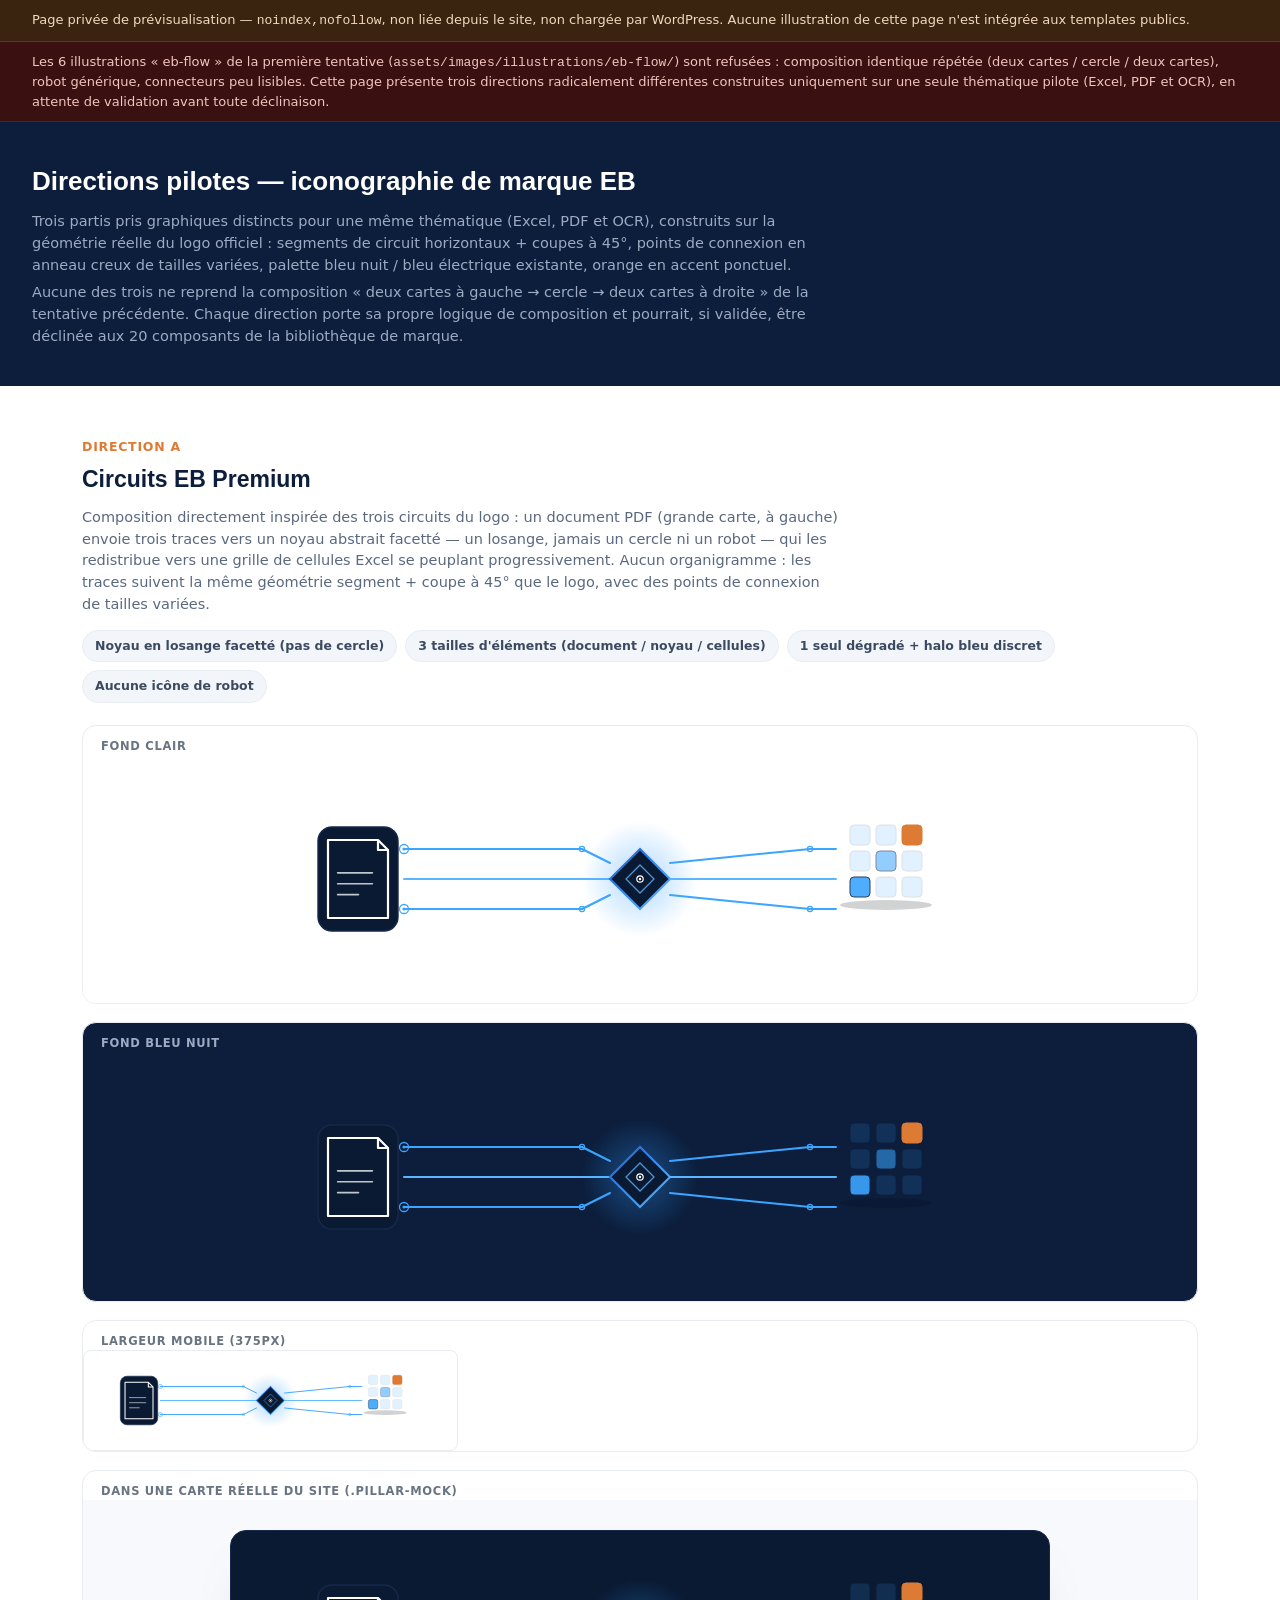
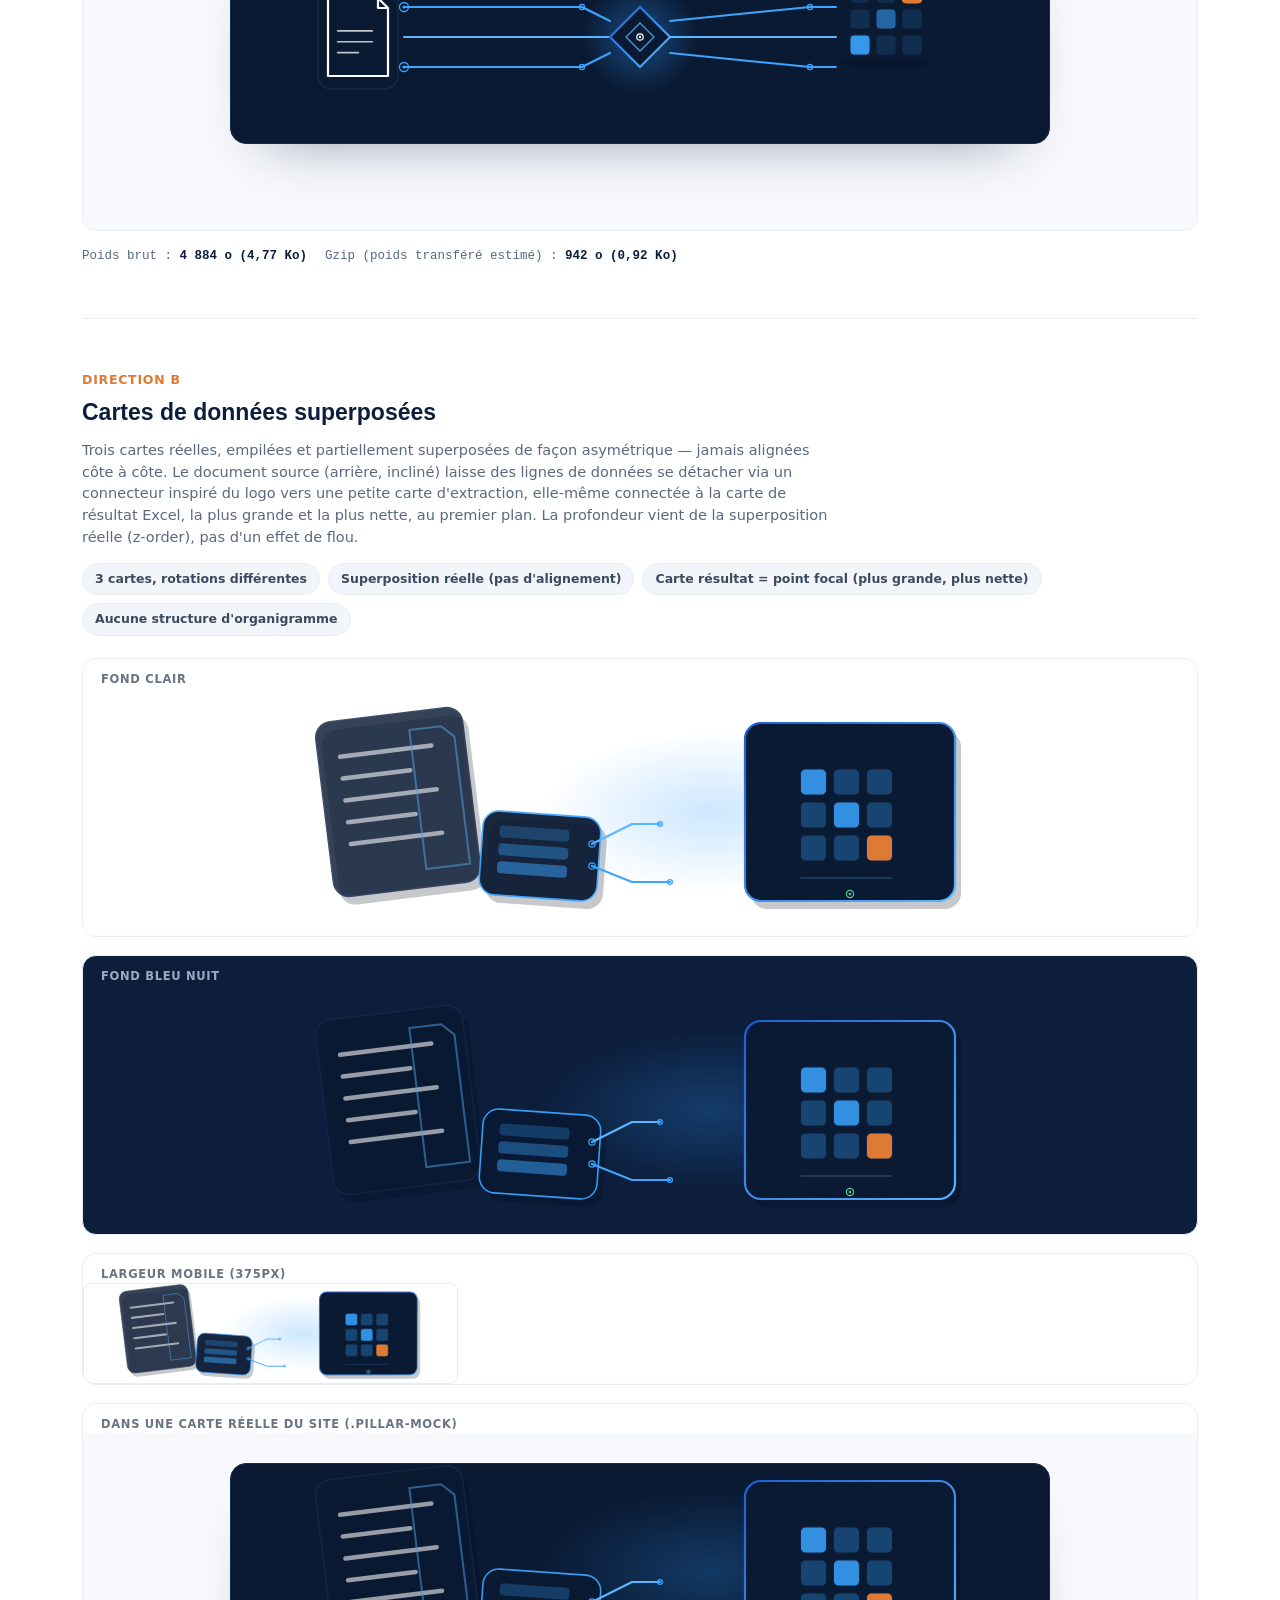
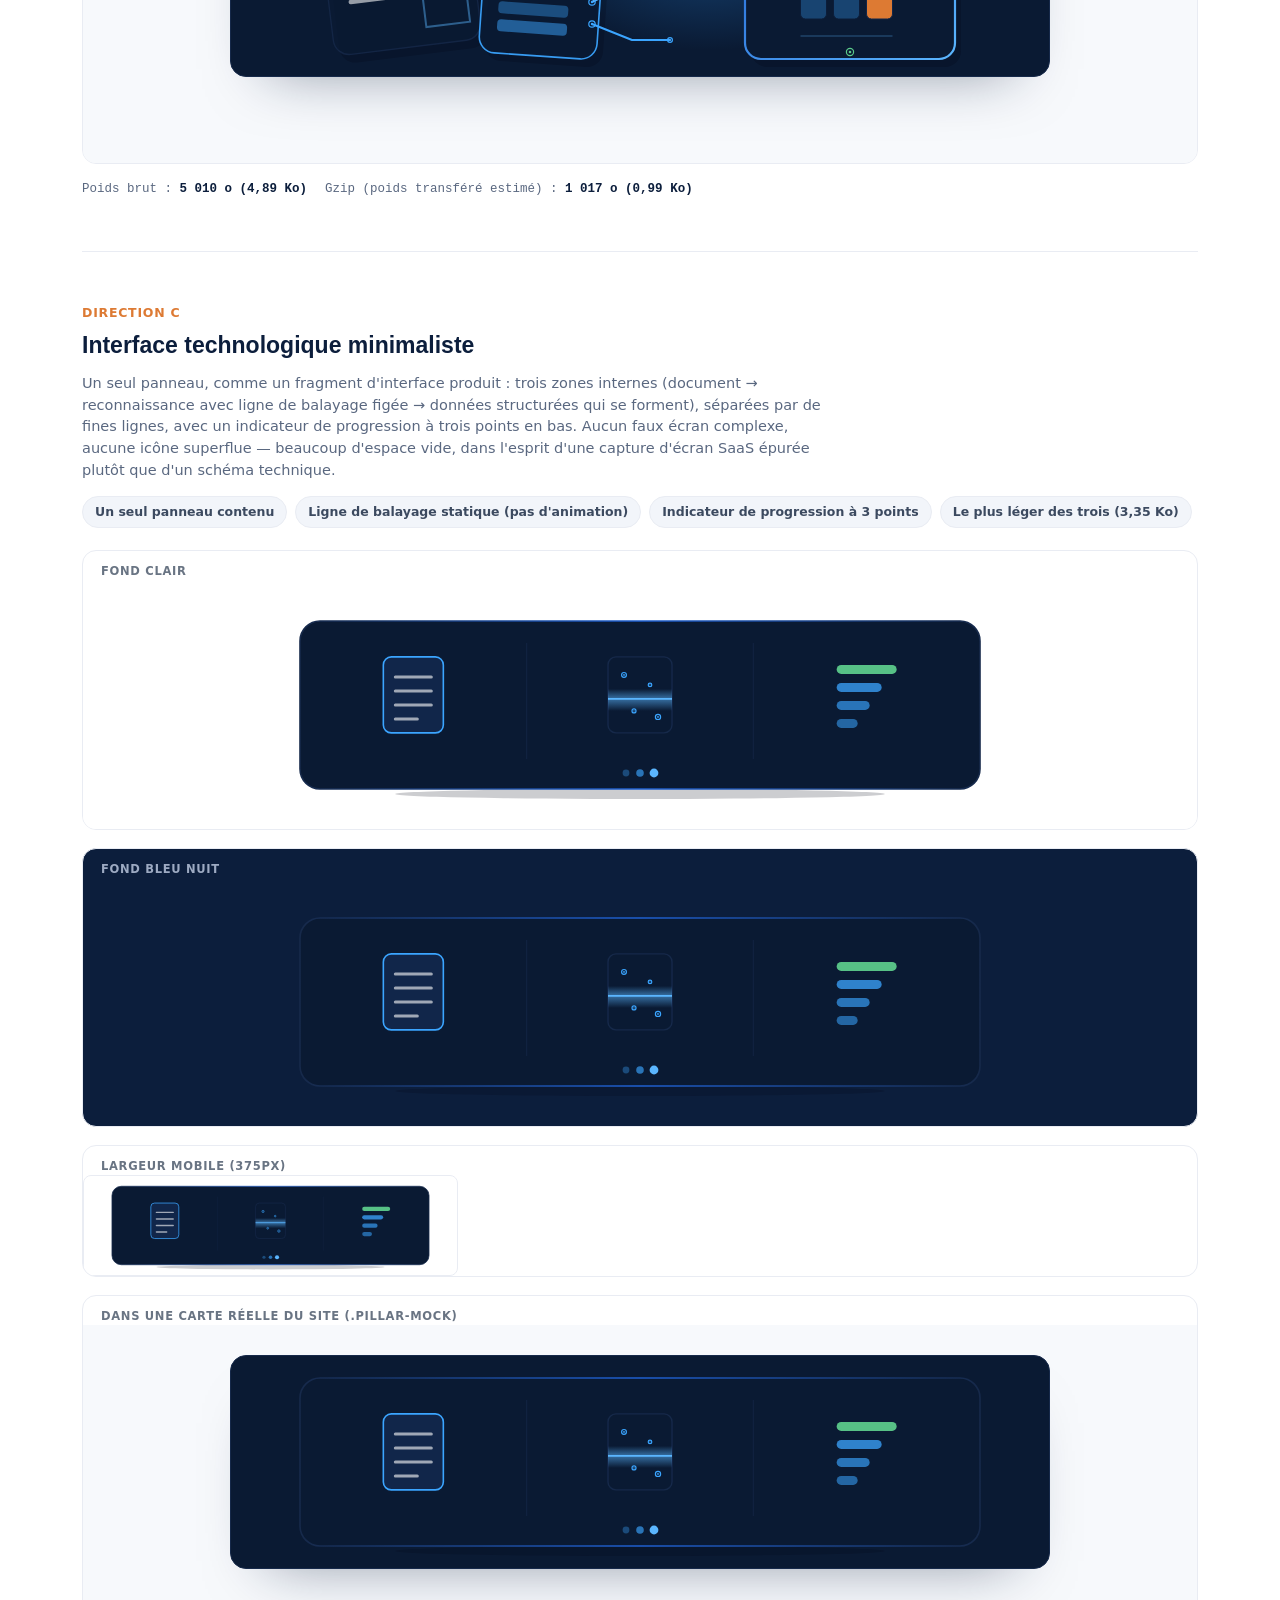
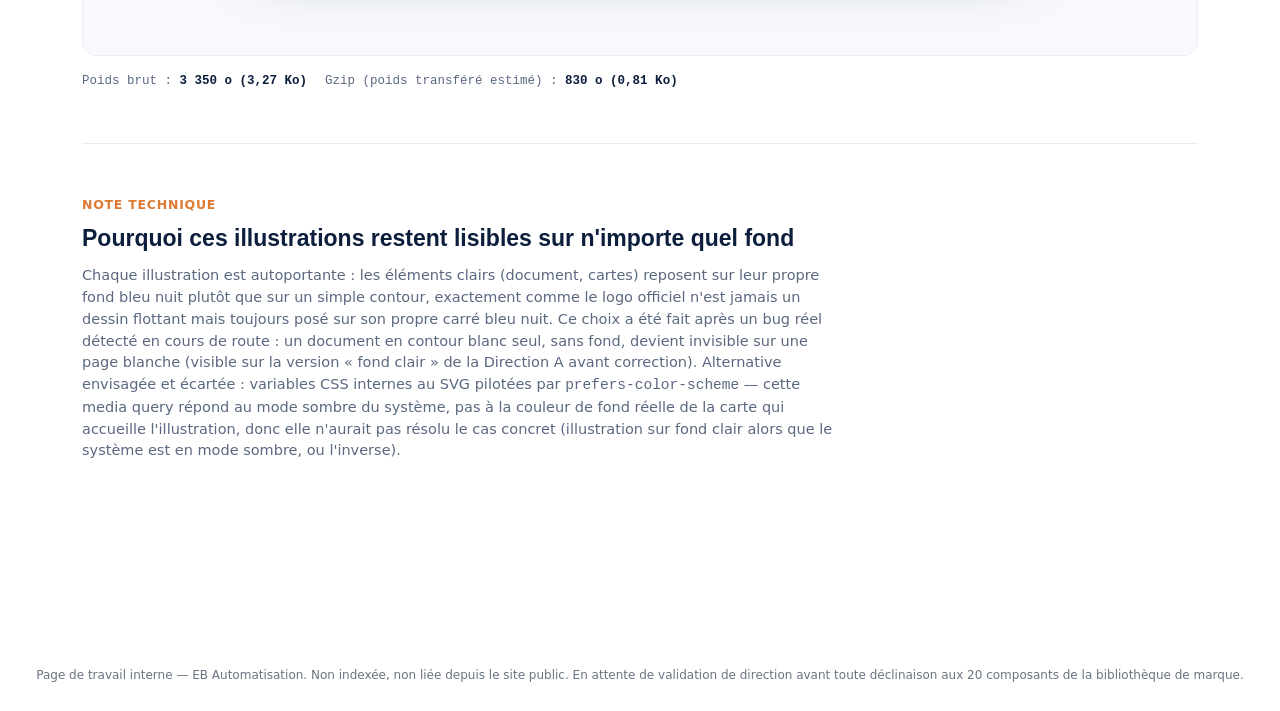
==== docs/eb-iconography-directions.html @ 5485f89b "feat(iconography): 3 pilot directions for a premium brand illustration system The 6 eb-flow illustra" ====
<!doctype html>
<html lang="fr">
<head>
<meta charset="utf-8">
<meta name="viewport" content="width=device-width, initial-scale=1">
<meta name="robots" content="noindex,nofollow">
<title>EB Automatisation — Directions pilotes (Excel/PDF/OCR)</title>
<link rel="stylesheet" href="../wordpress/generatepress_child/assets/css/tokens.css">
<link rel="stylesheet" href="../wordpress/generatepress_child/assets/css/pages/pillar.css">
<style>
  *{box-sizing:border-box;}
  body{ margin:0; font-family:'Hanken Grotesk',system-ui,sans-serif; color:var(--navy); background:#fff; line-height:1.5; }
  header.page-head{ background:var(--navy); color:#fff; padding:40px 32px 32px; }
  header.page-head h1{ font-family:'Schibsted Grotesk',sans-serif; font-size:26px; margin:0 0 10px; }
  header.page-head p{ margin:0 0 6px; color:#9DAAC2; font-size:14.5px; max-width:820px; }
  .banner{ background:#3a2410; color:#F2D8BE; font-size:13px; padding:10px 32px; border-bottom:1px solid #5c3a1c; }
  .reject-banner{ background:#3a1010; color:#F2C4BE; font-size:13px; padding:10px 32px; border-bottom:1px solid #5c1c1c; }
  main{ max-width:1180px; margin:0 auto; padding:0 32px 100px; }
  .direction{ padding:52px 0; border-bottom:1px solid #E9ECF3; }
  .direction:last-child{ border-bottom:none; }
  .direction__head{ margin-bottom:22px; }
  .direction__label{ font-size:12.5px; font-weight:700; text-transform:uppercase; letter-spacing:.06em; color:var(--orange); }
  .direction__title{ font-family:'Schibsted Grotesk',sans-serif; font-size:23px; margin:6px 0 10px; }
  .direction__desc{ font-size:14.5px; color:#5A6880; max-width:760px; margin:0 0 4px; }
  .direction__traits{ display:flex; flex-wrap:wrap; gap:8px; margin-top:14px; }
  .trait{ font-size:12.5px; font-weight:600; background:#F2F5FA; border:1px solid #E9ECF3; padding:6px 12px; border-radius:20px; color:#3C4A60; }

  .demo-row{ border:1px solid #E9ECF3; border-radius:14px; overflow:hidden; margin-top:18px; }
  .demo-row__label{ font-size:11.5px; text-transform:uppercase; letter-spacing:.06em; font-weight:700; color:#697483; padding:12px 18px 0; }
  .demo-row__body{ padding:18px; }
  .demo-row--light .demo-row__body{ background:#fff; }
  .demo-row--dark{ background:var(--navy); }
  .demo-row--dark .demo-row__label{ color:#9DAAC2; }
  .demo-row img{ display:block; width:100%; max-width:800px; height:auto; margin:0 auto; }
  .demo-row--mobile .demo-row__body{ background:#F7F9FC; display:flex; justify-content:center; }
  .demo-row--mobile .mobile-frame{ width:375px; max-width:100%; }
  .demo-row--mobile img{ border:1px solid #E9ECF3; border-radius:8px; }
  .demo-row--card .demo-row__body{ background:#F7F9FC; padding:30px; }

  .weight-line{ display:flex; gap:18px; margin-top:16px; font-family:'IBM Plex Mono',ui-monospace,monospace; font-size:12.5px; color:#5A6880; flex-wrap:wrap; }
  .weight-line b{ color:var(--navy); }

  footer{ text-align:center; padding:30px; font-size:12px; color:#697483; }
</style>
</head>
<body>

<div class="banner">Page privée de prévisualisation — <code>noindex,nofollow</code>, non liée depuis le site, non chargée par WordPress. Aucune illustration de cette page n'est intégrée aux templates publics.</div>
<div class="reject-banner">Les 6 illustrations « eb-flow » de la première tentative (<code>assets/images/illustrations/eb-flow/</code>) sont refusées : composition identique répétée (deux cartes / cercle / deux cartes), robot générique, connecteurs peu lisibles. Cette page présente trois directions radicalement différentes construites uniquement sur une seule thématique pilote (Excel, PDF et OCR), en attente de validation avant toute déclinaison.</div>

<header class="page-head">
  <h1>Directions pilotes — iconographie de marque EB</h1>
  <p>Trois partis pris graphiques distincts pour une même thématique (Excel, PDF et OCR), construits sur la géométrie réelle du logo officiel : segments de circuit horizontaux + coupes à 45°, points de connexion en anneau creux de tailles variées, palette bleu nuit / bleu électrique existante, orange en accent ponctuel.</p>
  <p>Aucune des trois ne reprend la composition « deux cartes à gauche → cercle → deux cartes à droite » de la tentative précédente. Chaque direction porte sa propre logique de composition et pourrait, si validée, être déclinée aux 20 composants de la bibliothèque de marque.</p>
</header>

<main>

  <section class="direction">
    <div class="direction__head">
      <div class="direction__label">Direction A</div>
      <h2 class="direction__title">Circuits EB Premium</h2>
      <p class="direction__desc">Composition directement inspirée des trois circuits du logo : un document PDF (grande carte, à gauche) envoie trois traces vers un noyau abstrait facetté — un losange, jamais un cercle ni un robot — qui les redistribue vers une grille de cellules Excel se peuplant progressivement. Aucun organigramme : les traces suivent la même géométrie segment + coupe à 45° que le logo, avec des points de connexion de tailles variées.</p>
      <div class="direction__traits">
        <span class="trait">Noyau en losange facetté (pas de cercle)</span>
        <span class="trait">3 tailles d'éléments (document / noyau / cellules)</span>
        <span class="trait">1 seul dégradé + halo bleu discret</span>
        <span class="trait">Aucune icône de robot</span>
      </div>
    </div>

    <div class="demo-row demo-row--light"><div class="demo-row__label">Fond clair</div><div class="demo-row__body"><img src="eb-iconography-directions/direction-a-excel-pdf-ocr.svg" alt=""></div></div>
    <div class="demo-row demo-row--dark"><div class="demo-row__label">Fond bleu nuit</div><div class="demo-row__body"><img src="eb-iconography-directions/direction-a-excel-pdf-ocr.svg" alt=""></div></div>
    <div class="demo-row demo-row--mobile"><div class="mobile-frame"><div class="demo-row__label">Largeur mobile (375px)</div><img src="eb-iconography-directions/direction-a-excel-pdf-ocr.svg" alt=""></div></div>
    <div class="demo-row demo-row--card"><div class="demo-row__label">Dans une carte réelle du site (.pillar-mock)</div><div class="demo-row__body">
      <div class="pillar-mock"><img src="eb-iconography-directions/direction-a-excel-pdf-ocr.svg" width="800" height="212" alt=""></div>
    </div></div>

    <div class="weight-line"><span>Poids brut : <b>4 884 o (4,77 Ko)</b></span><span>Gzip (poids transféré estimé) : <b>942 o (0,92 Ko)</b></span></div>
  </section>

  <section class="direction">
    <div class="direction__head">
      <div class="direction__label">Direction B</div>
      <h2 class="direction__title">Cartes de données superposées</h2>
      <p class="direction__desc">Trois cartes réelles, empilées et partiellement superposées de façon asymétrique — jamais alignées côte à côte. Le document source (arrière, incliné) laisse des lignes de données se détacher via un connecteur inspiré du logo vers une petite carte d'extraction, elle-même connectée à la carte de résultat Excel, la plus grande et la plus nette, au premier plan. La profondeur vient de la superposition réelle (z-order), pas d'un effet de flou.</p>
      <div class="direction__traits">
        <span class="trait">3 cartes, rotations différentes</span>
        <span class="trait">Superposition réelle (pas d'alignement)</span>
        <span class="trait">Carte résultat = point focal (plus grande, plus nette)</span>
        <span class="trait">Aucune structure d'organigramme</span>
      </div>
    </div>

    <div class="demo-row demo-row--light"><div class="demo-row__label">Fond clair</div><div class="demo-row__body"><img src="eb-iconography-directions/direction-b-excel-pdf-ocr.svg" alt=""></div></div>
    <div class="demo-row demo-row--dark"><div class="demo-row__label">Fond bleu nuit</div><div class="demo-row__body"><img src="eb-iconography-directions/direction-b-excel-pdf-ocr.svg" alt=""></div></div>
    <div class="demo-row demo-row--mobile"><div class="mobile-frame"><div class="demo-row__label">Largeur mobile (375px)</div><img src="eb-iconography-directions/direction-b-excel-pdf-ocr.svg" alt=""></div></div>
    <div class="demo-row demo-row--card"><div class="demo-row__label">Dans une carte réelle du site (.pillar-mock)</div><div class="demo-row__body">
      <div class="pillar-mock"><img src="eb-iconography-directions/direction-b-excel-pdf-ocr.svg" width="800" height="212" alt=""></div>
    </div></div>

    <div class="weight-line"><span>Poids brut : <b>5 010 o (4,89 Ko)</b></span><span>Gzip (poids transféré estimé) : <b>1 017 o (0,99 Ko)</b></span></div>
  </section>

  <section class="direction">
    <div class="direction__head">
      <div class="direction__label">Direction C</div>
      <h2 class="direction__title">Interface technologique minimaliste</h2>
      <p class="direction__desc">Un seul panneau, comme un fragment d'interface produit : trois zones internes (document → reconnaissance avec ligne de balayage figée → données structurées qui se forment), séparées par de fines lignes, avec un indicateur de progression à trois points en bas. Aucun faux écran complexe, aucune icône superflue — beaucoup d'espace vide, dans l'esprit d'une capture d'écran SaaS épurée plutôt que d'un schéma technique.</p>
      <div class="direction__traits">
        <span class="trait">Un seul panneau contenu</span>
        <span class="trait">Ligne de balayage statique (pas d'animation)</span>
        <span class="trait">Indicateur de progression à 3 points</span>
        <span class="trait">Le plus léger des trois (3,35 Ko)</span>
      </div>
    </div>

    <div class="demo-row demo-row--light"><div class="demo-row__label">Fond clair</div><div class="demo-row__body"><img src="eb-iconography-directions/direction-c-excel-pdf-ocr.svg" alt=""></div></div>
    <div class="demo-row demo-row--dark"><div class="demo-row__label">Fond bleu nuit</div><div class="demo-row__body"><img src="eb-iconography-directions/direction-c-excel-pdf-ocr.svg" alt=""></div></div>
    <div class="demo-row demo-row--mobile"><div class="mobile-frame"><div class="demo-row__label">Largeur mobile (375px)</div><img src="eb-iconography-directions/direction-c-excel-pdf-ocr.svg" alt=""></div></div>
    <div class="demo-row demo-row--card"><div class="demo-row__label">Dans une carte réelle du site (.pillar-mock)</div><div class="demo-row__body">
      <div class="pillar-mock"><img src="eb-iconography-directions/direction-c-excel-pdf-ocr.svg" width="800" height="212" alt=""></div>
    </div></div>

    <div class="weight-line"><span>Poids brut : <b>3 350 o (3,27 Ko)</b></span><span>Gzip (poids transféré estimé) : <b>830 o (0,81 Ko)</b></span></div>
  </section>

  <section class="direction" style="border-bottom:none;">
    <div class="direction__head">
      <div class="direction__label">Note technique</div>
      <h2 class="direction__title">Pourquoi ces illustrations restent lisibles sur n'importe quel fond</h2>
      <p class="direction__desc">Chaque illustration est autoportante : les éléments clairs (document, cartes) reposent sur leur propre fond bleu nuit plutôt que sur un simple contour, exactement comme le logo officiel n'est jamais un dessin flottant mais toujours posé sur son propre carré bleu nuit. Ce choix a été fait après un bug réel détecté en cours de route : un document en contour blanc seul, sans fond, devient invisible sur une page blanche (visible sur la version « fond clair » de la Direction A avant correction). Alternative envisagée et écartée : variables CSS internes au SVG pilotées par <code>prefers-color-scheme</code> — cette media query répond au mode sombre du système, pas à la couleur de fond réelle de la carte qui accueille l'illustration, donc elle n'aurait pas résolu le cas concret (illustration sur fond clair alors que le système est en mode sombre, ou l'inverse).</p>
    </div>
  </section>

</main>

<footer>Page de travail interne — EB Automatisation. Non indexée, non liée depuis le site public. En attente de validation de direction avant toute déclinaison aux 20 composants de la bibliothèque de marque.</footer>

</body>
</html>
---- wordpress/generatepress_child/assets/css/tokens.css ----
/* Design tokens extracted from EB Automatisation V2.dc.html — values are literal, do not "round" or reinterpret them. */
:root{
  /* navy (brand dark) */
  --navy:#0C1E3C;
  --navy-footer:#091831;
  --navy-card:#11264A;
  --navy-card-border:#1E3458;
  --navy-panel:#0A1A33;
  --navy-panel-border:#16294a;
  --navy-panel-border-2:#11264A;
  --navy-gradient:linear-gradient(135deg,#0C1E3C 0%,#1E3A6E 55%,#2E5BA8 100%);

  /* orange (brand accent / CTA) */
  --orange:#DD7A33;
  --orange-hover:#C9692A;
  --orange-soft-bg:#FBEEE3;
  --orange-soft-border:#F2D8BE;
  --orange-soft-border-2:#F0D9C4;
  --peach:#E59B6A;
  /* variante assombrie de --orange, conforme WCAG AA (4.5:1+) pour le texte
     et les boutons à texte blanc — --orange reste inchangé pour les usages
     décoratifs (icônes, bordures) où le contraste texte ne s'applique pas */
  --orange-a11y:#AC5F28;
  --orange-a11y-hover:#9B5524;

  /* blue (live / accent) */
  --blue:#2E9BFF;
  --blue-2:#3BA5FF;
  --blue-3:#5BB6FF;
  --blue-deep:#1E5FD0;

  /* green (success) */
  --green:#1E8E5A;
  --green-bright:#5BCB8B;
  --green-bg:#E7F4EC;
  --green-border:#BFE4CD;
  --green-dark-text:#1E7A4E;
  --green-dark-text-2:#1E6B45;
  --green-alt-bg:#F3FAF5;
  --green-alt-border:#CFE9D9;

  /* red (error / warning) */
  --red:#C0492B;
  --red-bg:#FBEAE6;
  --red-border:#E0A89A;

  /* tan / beige (avant panels) */
  --tan-bg:#F7F6F4;
  --tan-border:#ECE8E1;
  --tan-label:#816C55;
  --tan-text:#7C6E5C;
  --tan-strong:#9a5a32;
  --tan-strong-bg:#FBF4EE;
  --tan-strong-border:#E0A89A;

  /* body text grays */
  --text:#51607A;
  --text-2:#55647D;
  --text-3:#5A6880;
  --text-4:#5C6B82;
  --text-5:#3C4A60;

  /* muted grays */
  --muted:#697483;
  --muted-2:#6C7481;
  --muted-3:#6A7487;
  --muted-4:#66758E;
  --muted-on-navy:#9DAAC2;
  --muted-on-navy-2:#5e6f8c;
  --muted-on-navy-3:#8294b2;
  --mono-on-navy:#C7D2E4;
  --navy-heading-on-navy:#5E6F8C;

  /* borders (light) */
  --border:#ECEFF5;
  --border-2:#E9ECF3;
  --border-3:#E6EAF2;
  --border-4:#E1E6EF;
  --border-5:#D9DFEA;

  /* backgrounds */
  --bg:#FBFCFE;
  --bg-soft:#F7F9FC;
  --bg-soft-2:#F2F5FA;

  /* mac window dots */
  --dot-red:#FF5F57;
  --dot-yellow:#FEBC2E;
  --dot-green:#28C840;

  /* fonts */
  --font-heading:'Schibsted Grotesk', sans-serif;
  --font-body:'Hanken Grotesk', system-ui, sans-serif;
  --font-mono:'IBM Plex Mono', monospace;

  /* radii */
  --r-sm:9px;
  --r-md:10px;
  --r-lg:11px;
  --r-xl:12px;
  --r-2xl:13px;
  --r-3xl:14px;
  --r-4xl:16px;
  --r-5xl:18px;
  --r-6xl:20px;
  --r-7xl:22px;
  --r-8xl:24px;

  /* shadows */
  --shadow-btn-orange-sm:0 8px 22px -10px rgba(221,122,51,.7);
  --shadow-btn-orange-md:0 14px 30px -12px rgba(221,122,51,.7);
  --shadow-btn-orange-lg:0 16px 36px -14px rgba(221,122,51,.8);
  --shadow-btn-orange-xl:0 18px 40px -14px rgba(221,122,51,.9);
  --shadow-card:0 24px 50px -34px rgba(12,30,60,.3);
  --shadow-card-lg:0 30px 60px -24px rgba(12,30,60,.3);
  --shadow-panel:0 0 0 1px rgba(46,155,255,.14),0 24px 60px -30px rgba(30,95,208,.55),0 40px 80px -36px rgba(12,30,60,.5);
  --shadow-panel-navy:0 24px 50px -30px rgba(12,30,60,.6);
  --shadow-cta-final:0 30px 70px -40px rgba(12,30,60,.25);
  --shadow-cta-navy:0 40px 90px -50px rgba(12,30,60,.55);
}
---- wordpress/generatepress_child/assets/css/pages/pillar.css ----
/* Pages piliers (Expertises) — matches EB Automatisation V2.dc.html sc-if isPillar (lignes 1174-1314). */
/* Générique : réutilisé par toutes les pages piliers (automatisation-ia, agence-ia, etc.), une seule créée pour l'instant. */

.pillar-wrap{ max-width:1200px; margin:0 auto; padding:48px 40px 96px; }

/* ---------- breadcrumb ---------- */
.pillar-breadcrumb{ display:flex; align-items:center; gap:8px; font-size:13px; color:var(--muted); margin-bottom:28px; flex-wrap:wrap; }
.pillar-breadcrumb a{ text-decoration:none; color:var(--muted); }
.pillar-breadcrumb a:hover{ color:var(--navy); }
.pillar-breadcrumb__current{ color:var(--navy); font-weight:600; }

/* ---------- hero ---------- */
.pillar-hero{ max-width:820px; margin:0 auto 56px; }
.pillar-hero__eyebrow{ margin-bottom:16px; }
.pillar-hero h1{ font-size:44px; line-height:1.1; letter-spacing:-.025em; margin:0 0 20px; }
.pillar-hero__intro{ font-size:18px; line-height:1.62; color:var(--text-2); margin:0; }
.pillar-hero__actions{ display:flex; gap:12px; flex-wrap:wrap; margin-top:28px; }
.pillar-hero__actions .btn-primary{ padding:15px 26px; font-size:15.5px; box-shadow:0 14px 30px -14px rgba(221,122,51,.7); }
.pillar-hero__actions .btn-secondary{ padding:15px 22px; font-size:15.5px; }

/* ---------- mockup visuel ---------- */
/* aligné sur la même colonne que le hero et les sections (820px) : en pleine
   largeur du .pillar-wrap (1120px), le mock dominait visuellement la page et
   paraissait disproportionné par rapport aux visuels plus compacts de Réalisations */
.pillar-mock{ max-width:820px; margin:0 auto 56px; background:var(--navy-panel); border:1px solid var(--navy-panel-border); border-radius:16px; box-shadow:0 30px 60px -38px rgba(12,30,60,.5); overflow:hidden; }
.pillar-mock img{ display:block; width:100%; height:auto; }

/* ---------- sections de contenu ---------- */
.pillar-section{ max-width:820px; margin:0 auto 48px; }
.pillar-section h2{ font-size:28px; letter-spacing:-.02em; margin:0 0 18px; line-height:1.2; }
.pillar-section p{ font-size:16px; line-height:1.68; color:var(--text-3); margin:0 0 16px; }
.pillar-section p:last-child{ margin-bottom:0; }
.pillar-section__list{ display:flex; flex-direction:column; gap:11px; margin:20px 0 4px; }
.pillar-section__list-item{ display:flex; align-items:flex-start; gap:11px; font-size:15.5px; line-height:1.55; color:var(--text-5); }
/* :first-child cible uniquement l'icône ✓/✕ — le second span (texte enrobé pour éviter
   qu'un <strong>/<a> ne casse le flux en item flex séparé) ne doit pas hériter sa couleur */
.pillar-section__list-item > span:first-child{ color:var(--green); flex:none; margin-top:1px; }
/* liste "erreurs à éviter" : la croix doit se lire comme un signal négatif (rouge), pas comme un ✓ */
.pillar-section__list-item--bad > span:first-child{ color:var(--red); }
.pillar-section__sub{ margin-top:22px; }
.pillar-section__sub h3{ font-size:19px; letter-spacing:-.01em; margin:0 0 8px; }
.pillar-section__sub p{ font-size:15.5px; line-height:1.62; color:var(--text-3); margin:0; }

/* ---------- cas d'usage (3 cartes) ---------- */
.pillar-usecases{ margin:56px 0; }
.pillar-usecases h2{ font-size:28px; letter-spacing:-.02em; margin:0 0 22px; }
.pillar-usecases__grid{ display:grid; grid-template-columns:repeat(3,1fr); gap:18px; }
.pillar-usecase{ background:#fff; border:1px solid var(--border-2); border-radius:16px; padding:26px; display:flex; flex-direction:column; height:100%; }
.pillar-usecase__icon{ width:42px; height:42px; border-radius:11px; background:var(--orange-soft-bg); color:var(--orange); display:flex; align-items:center; justify-content:center; margin-bottom:14px; }
.pillar-usecase h3{ font-size:16.5px; margin:0 0 8px; line-height:1.3; }
.pillar-usecase p{ font-size:13.5px; line-height:1.55; color:var(--text-3); margin:0 0 16px; flex:1; }
.pillar-usecase__gain{ border-top:1px solid var(--border); padding-top:13px; font-family:var(--font-heading); font-weight:700; font-size:15.5px; color:var(--green); }

/* ---------- flow diagram ---------- */
.pillar-flow{ margin:56px 0; background:var(--bg-soft); border:1px solid var(--border); border-radius:18px; padding:36px 32px; }
.pillar-flow__label{ font-size:12.5px; font-weight:600; text-transform:uppercase; letter-spacing:.1em; color:var(--orange-a11y); margin-bottom:20px; text-align:center; }
.pillar-flow__row{ display:flex; align-items:center; justify-content:center; flex-wrap:wrap; gap:0; }
.pillar-flow__step{ display:flex; flex-direction:column; align-items:center; gap:10px; width:150px; }
.pillar-flow__icon{ width:48px; height:48px; border-radius:13px; background:var(--navy); color:#fff; display:flex; align-items:center; justify-content:center; font-size:20px; }
.pillar-flow__step-label{ font-family:var(--font-heading); font-weight:600; font-size:13.5px; color:var(--navy); text-align:center; line-height:1.3; }
.pillar-flow__arrow{ color:var(--orange); font-size:20px; margin:0 4px 30px; flex:none; }

/* ---------- mid CTA ---------- */
.pillar-mid-cta{ background:var(--navy-gradient); border-radius:18px; padding:38px 42px; display:flex; align-items:center; justify-content:space-between; gap:28px; flex-wrap:wrap; margin:56px 0; }
.pillar-mid-cta p{ font-family:var(--font-heading); font-weight:500; font-size:19px; line-height:1.4; letter-spacing:-.01em; color:#fff; margin:0; max-width:520px; }
.pillar-mid-cta .btn-primary{ padding:14px 24px; font-size:15px; border-radius:10px; white-space:nowrap; box-shadow:none; }

/* ---------- FAQ (liste simple, une colonne) ---------- */
.pillar-faq{ max-width:820px; margin:0 auto 56px; }
.pillar-faq h2{ font-size:28px; letter-spacing:-.02em; margin:0 0 8px; }
.pillar-faq__item{ padding:22px 0; border-top:1px solid var(--border); }
.pillar-faq__item h3{ font-size:17px; margin:0 0 8px; }
.pillar-faq__item p{ font-size:15px; line-height:1.6; color:var(--text-3); margin:0; }

/* ---------- explorer aussi (pills) ---------- */
.pillar-related{ margin-bottom:56px; }
.pillar-related__label{ font-size:12.5px; font-weight:600; text-transform:uppercase; letter-spacing:.1em; color:var(--muted); margin-bottom:14px; }
.pillar-related__list{ display:flex; flex-wrap:wrap; gap:10px; }
.pillar-related__pill{ text-decoration:none; display:inline-flex; align-items:center; gap:8px; background:#fff; border:1px solid var(--border-3); color:var(--navy); font-family:var(--font-heading); font-weight:600; font-size:14px; padding:11px 18px; border-radius:10px; }
.pillar-related__pill:hover{ border-color:var(--orange); }
.pillar-related__pill span{ color:var(--orange); }

/* ---------- CTA final ---------- */
.pillar-final-cta{ background:#fff; border:1px solid var(--border-2); border-radius:22px; padding:52px; text-align:center; box-shadow:var(--shadow-cta-final); }
.pillar-final-cta h2{ font-size:32px; line-height:1.2; letter-spacing:-.02em; margin:0 auto 14px; max-width:640px; }
.pillar-final-cta p{ font-size:16.5px; color:var(--text-3); margin:0 0 28px; }
.pillar-final-cta .btn-primary{ padding:16px 30px; font-size:16px; box-shadow:0 16px 36px -14px rgba(221,122,51,.8); }

/* ---------- avant / après (comparaison 2 colonnes) ---------- */
.pillar-compare{ margin:56px 0; }
.pillar-compare h2{ font-size:28px; letter-spacing:-.02em; margin:0 0 22px; }
.pillar-compare__grid{ display:grid; grid-template-columns:1fr 1fr; gap:18px; }
.pillar-compare__col{ border-radius:16px; padding:26px; }
.pillar-compare__col--before{ background:var(--tan-bg); border:1px solid var(--tan-border); }
.pillar-compare__col--after{ background:var(--green-alt-bg); border:1px solid var(--green-alt-border); }
.pillar-compare__label{ font-size:12px; font-weight:600; text-transform:uppercase; letter-spacing:.08em; margin-bottom:14px; }
.pillar-compare__col--before .pillar-compare__label{ color:var(--tan-label); }
.pillar-compare__col--after .pillar-compare__label{ color:var(--green-dark-text); }
.pillar-compare__item{ display:flex; align-items:flex-start; gap:10px; font-size:14.5px; line-height:1.55; margin-bottom:11px; }
.pillar-compare__item:last-child{ margin-bottom:0; }
.pillar-compare__col--before .pillar-compare__item{ color:var(--tan-text); }
.pillar-compare__col--after .pillar-compare__item{ color:var(--green-dark-text-2); }
.pillar-compare__item span{ flex:none; margin-top:1px; }
.pillar-compare__col--before .pillar-compare__item span{ color:var(--tan-strong); }
.pillar-compare__col--after .pillar-compare__item span{ color:var(--green); }

/* ==================== tableau comparatif (réutilise les tokens existants) ==================== */
.pillar-table{ margin:56px auto; max-width:820px; }
.pillar-table h2{ font-size:28px; letter-spacing:-.02em; margin:0 0 18px; }
.pillar-table__wrap{ overflow-x:auto; border:1px solid var(--border-2); border-radius:16px; }
.pillar-table table{ width:100%; border-collapse:collapse; font-size:14.5px; min-width:520px; }
.pillar-table thead th{ background:var(--bg-soft); color:var(--navy); font-family:var(--font-heading); font-weight:600; text-align:left; padding:14px 18px; border-bottom:1px solid var(--border-2); white-space:nowrap; }
.pillar-table tbody td{ padding:14px 18px; border-bottom:1px solid var(--border); color:var(--text-3); line-height:1.5; vertical-align:top; }
.pillar-table tbody tr:last-child td{ border-bottom:none; }
.pillar-table tbody td:first-child{ font-weight:600; color:var(--navy); white-space:nowrap; }

/* ==================== responsive — miroir du retrofit du prototype ==================== */
@media (max-width:900px){
  .pillar-usecases__grid{ grid-template-columns:1fr; }
}
@media (max-width:640px){
  .pillar-wrap{ padding:28px 20px 60px; }
  .pillar-hero{ text-align:center; margin-bottom:40px; }
  .pillar-hero__eyebrow{ margin-bottom:18px; }
  .pillar-hero h1{ font-size:32px; line-height:1.14; margin-left:auto; margin-right:auto; }
  .pillar-hero__intro{ margin-left:auto; margin-right:auto; font-size:16px; line-height:1.6; }
  .pillar-hero__actions{ flex-direction:column; align-items:stretch; gap:12px; margin-top:24px; }
  .pillar-hero__actions .btn-primary,.pillar-hero__actions .btn-secondary{ width:100%; justify-content:center; }
  .pillar-hero__actions .btn-secondary{ padding:14px 22px; }
  .pillar-mid-cta{ padding:28px 22px; flex-direction:column; text-align:center; }
  .pillar-mid-cta .btn-primary{ width:100%; justify-content:center; }
  .pillar-flow{ padding:22px; }
  .pillar-flow__row{ flex-direction:column; gap:16px; }
  .pillar-flow__arrow{ margin:0; transform:rotate(90deg); }
  .pillar-final-cta{ padding:28px; }
  .pillar-final-cta .btn-primary{ width:100%; justify-content:center; }
  .pillar-usecases h2,.pillar-faq h2,.pillar-compare h2{ text-align:center; }
  .pillar-usecases__grid{ gap:22px; }
  .pillar-usecase{ padding:24px; }
  .pillar-usecase p{ font-size:14.5px; }
  .pillar-compare__grid{ grid-template-columns:1fr; gap:14px; }
  .pillar-table h2{ text-align:center; }
}
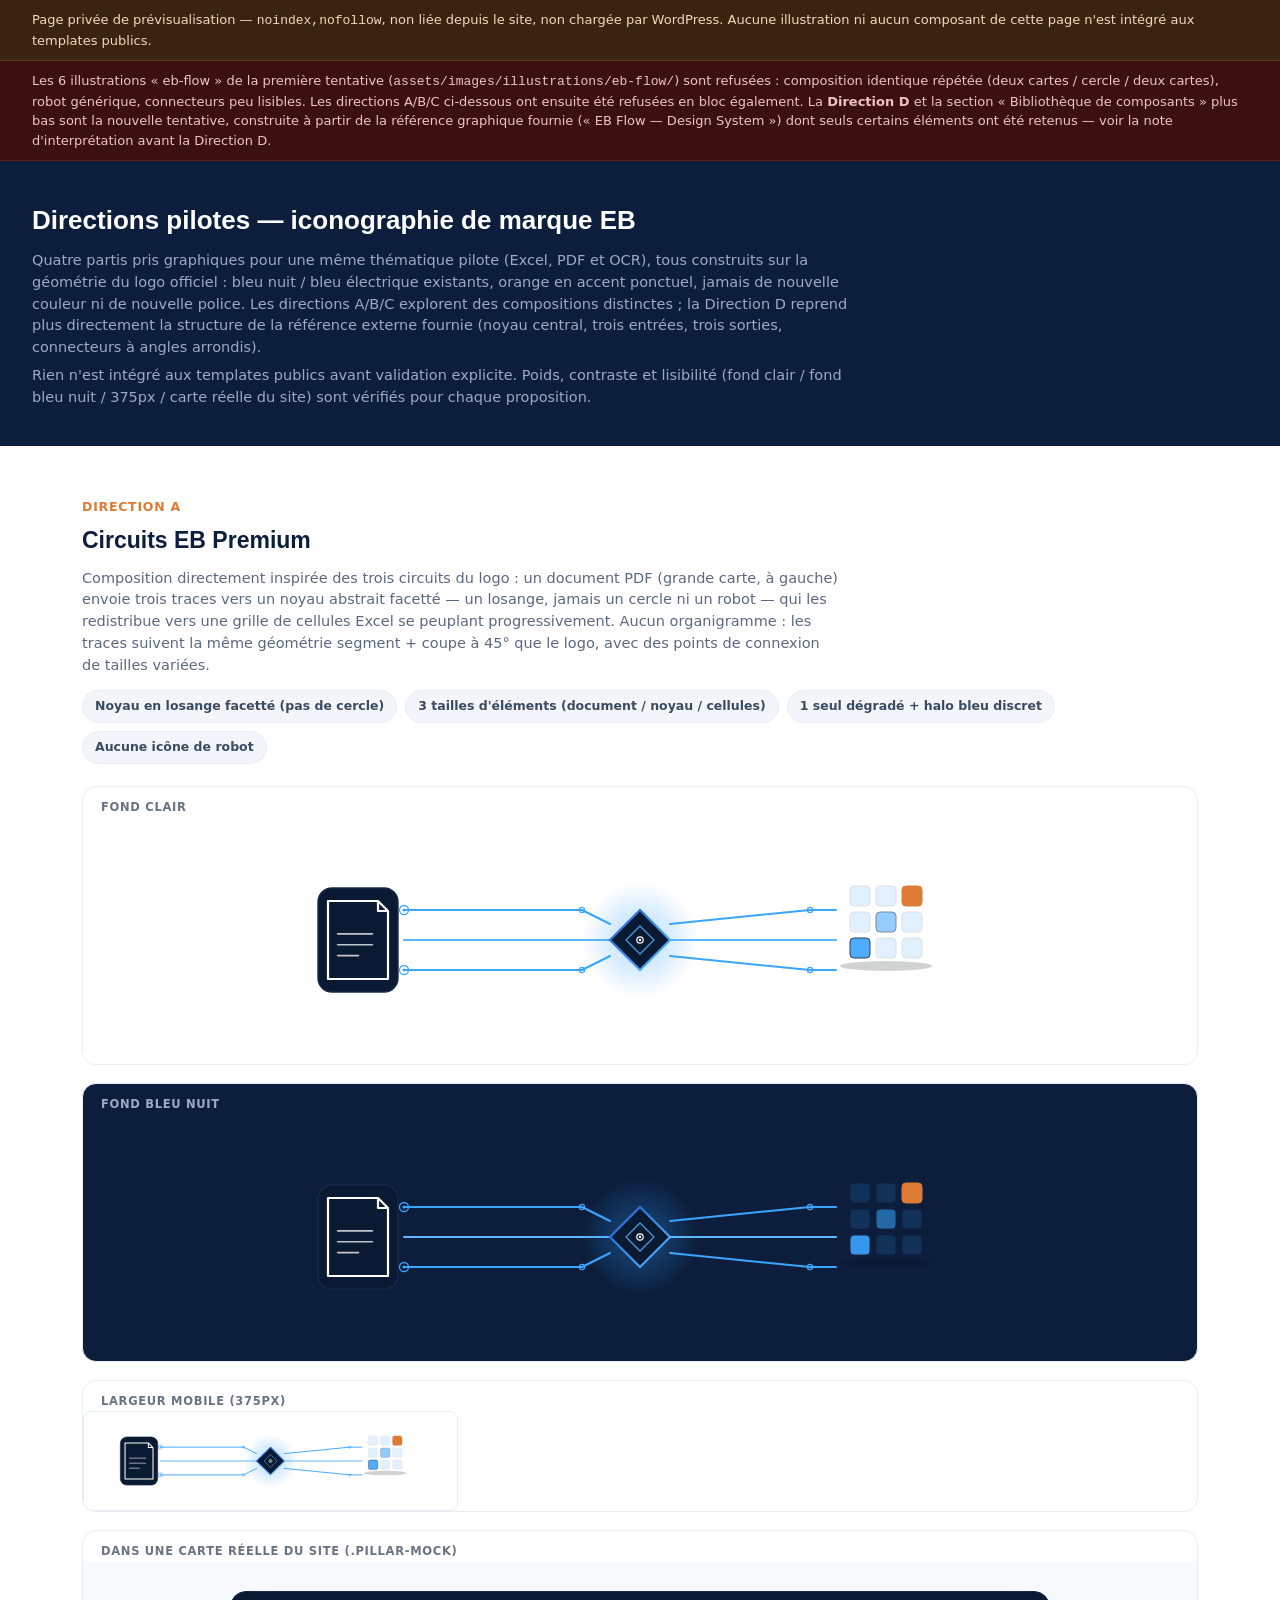
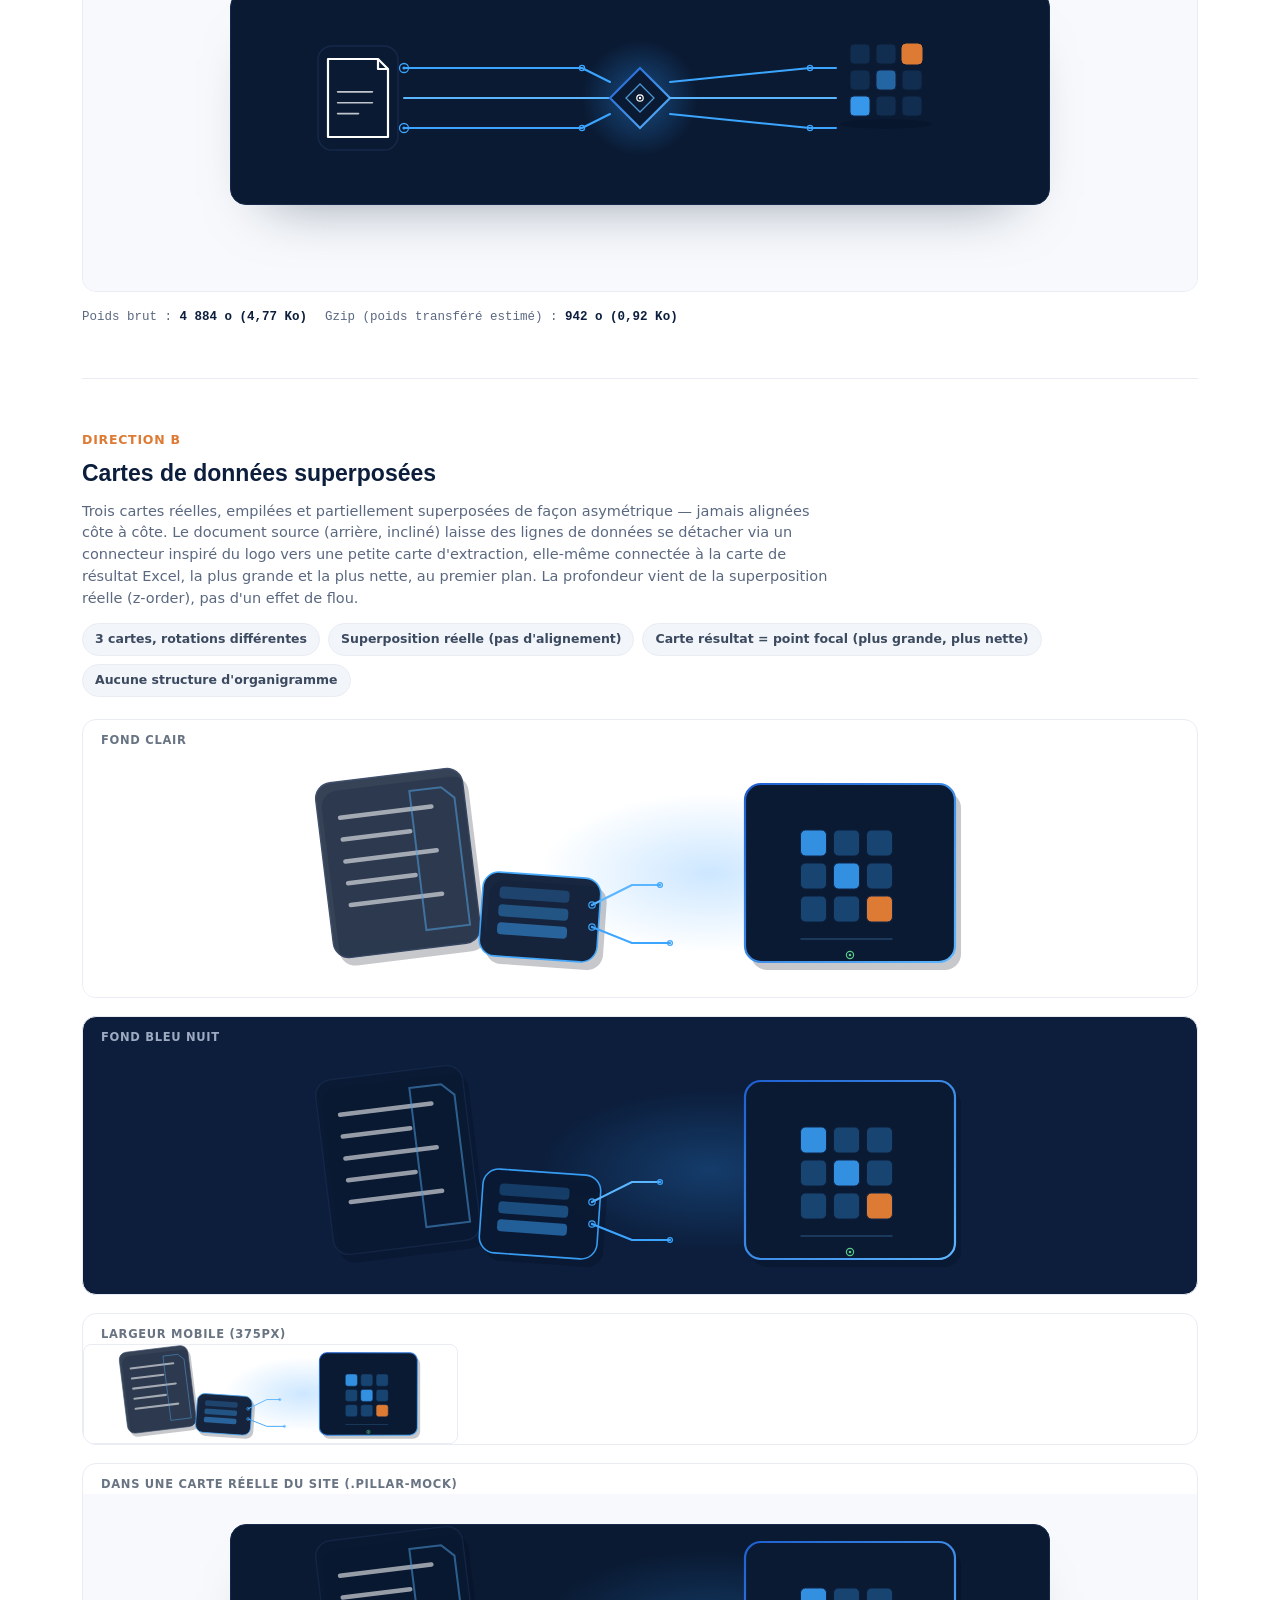
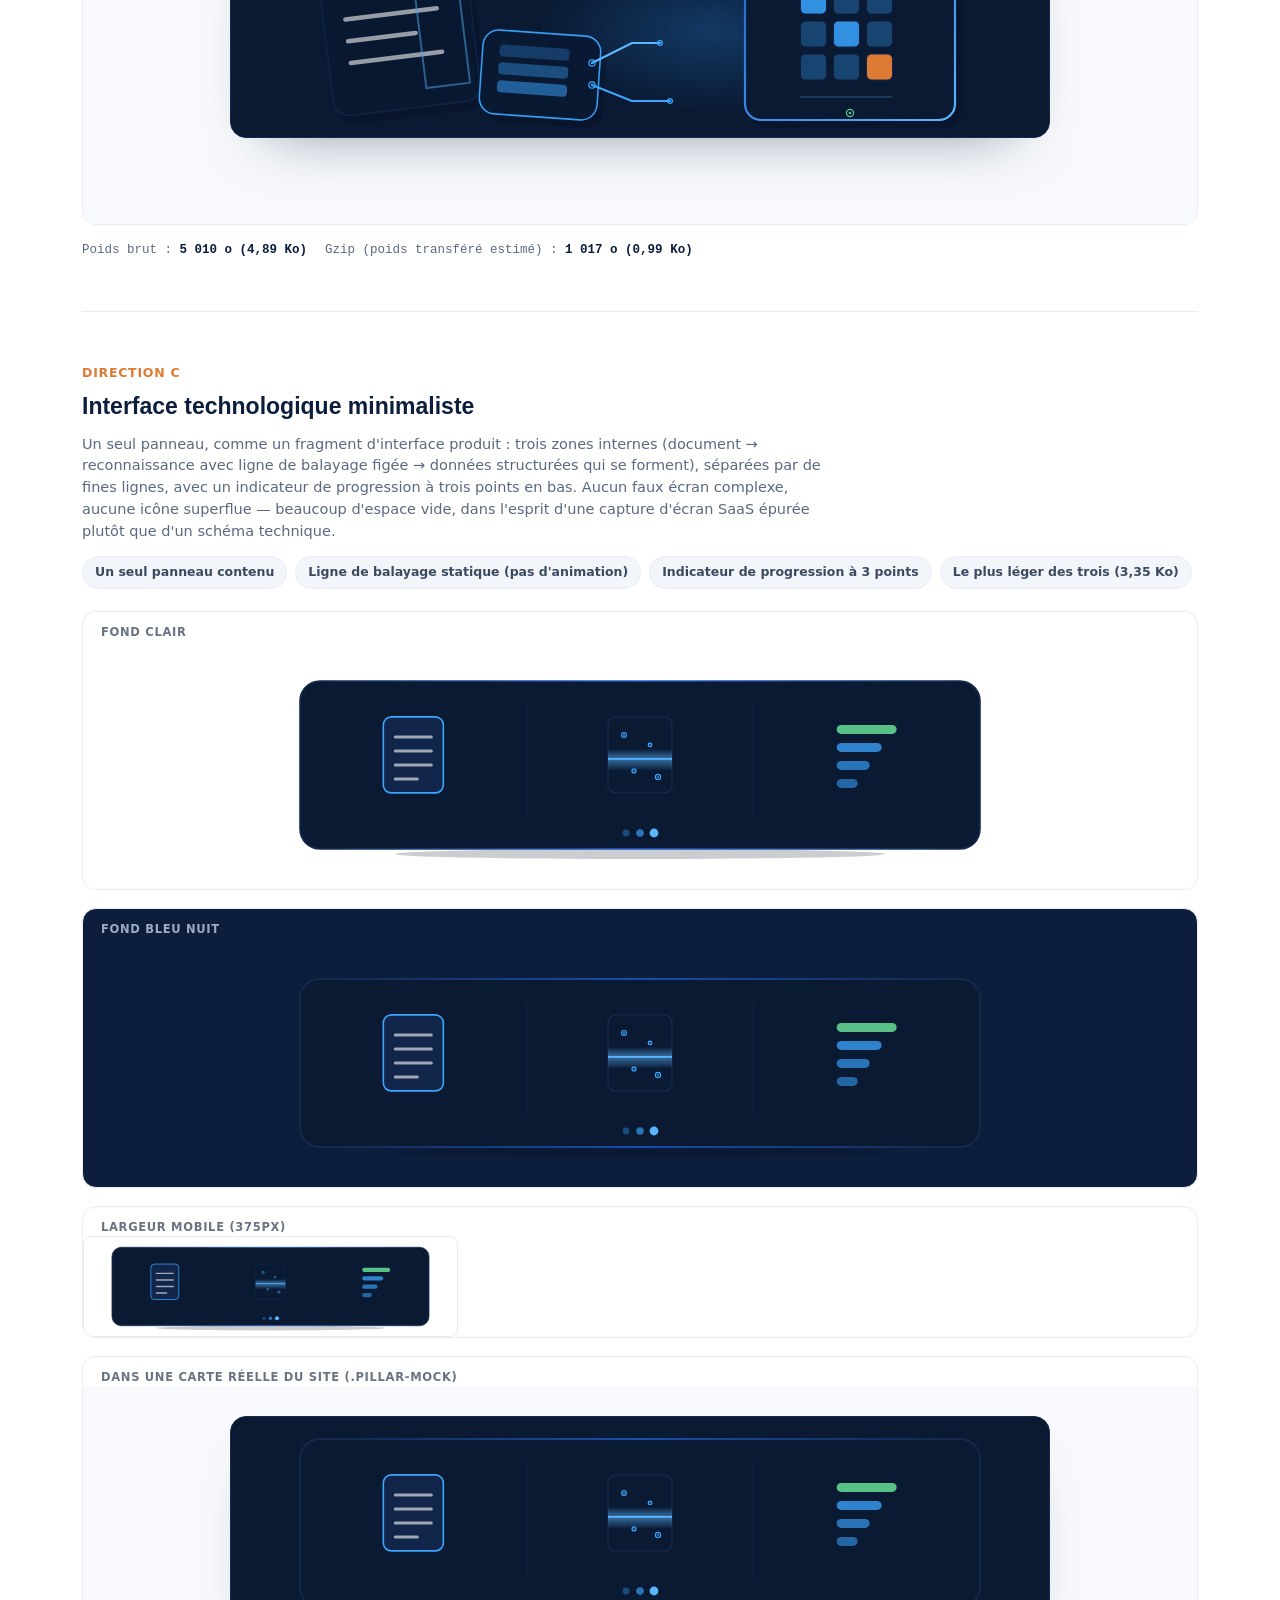
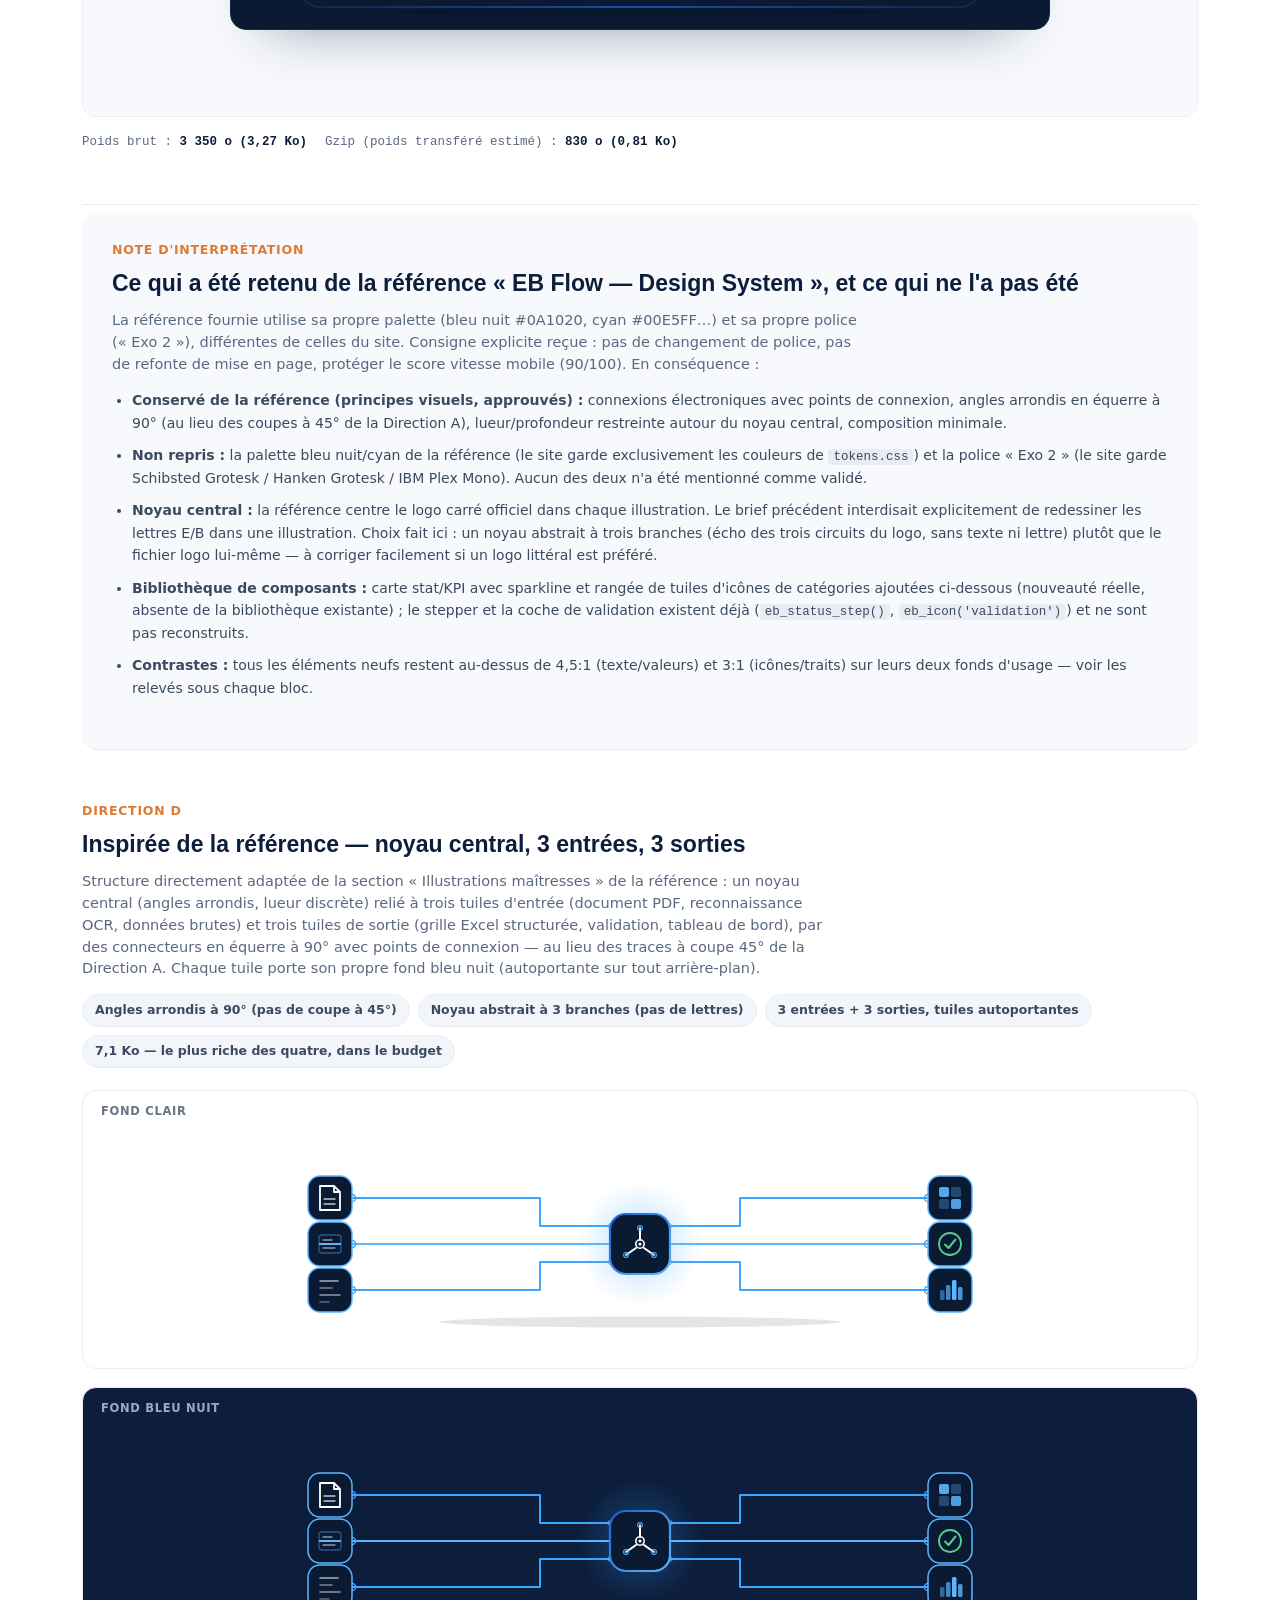
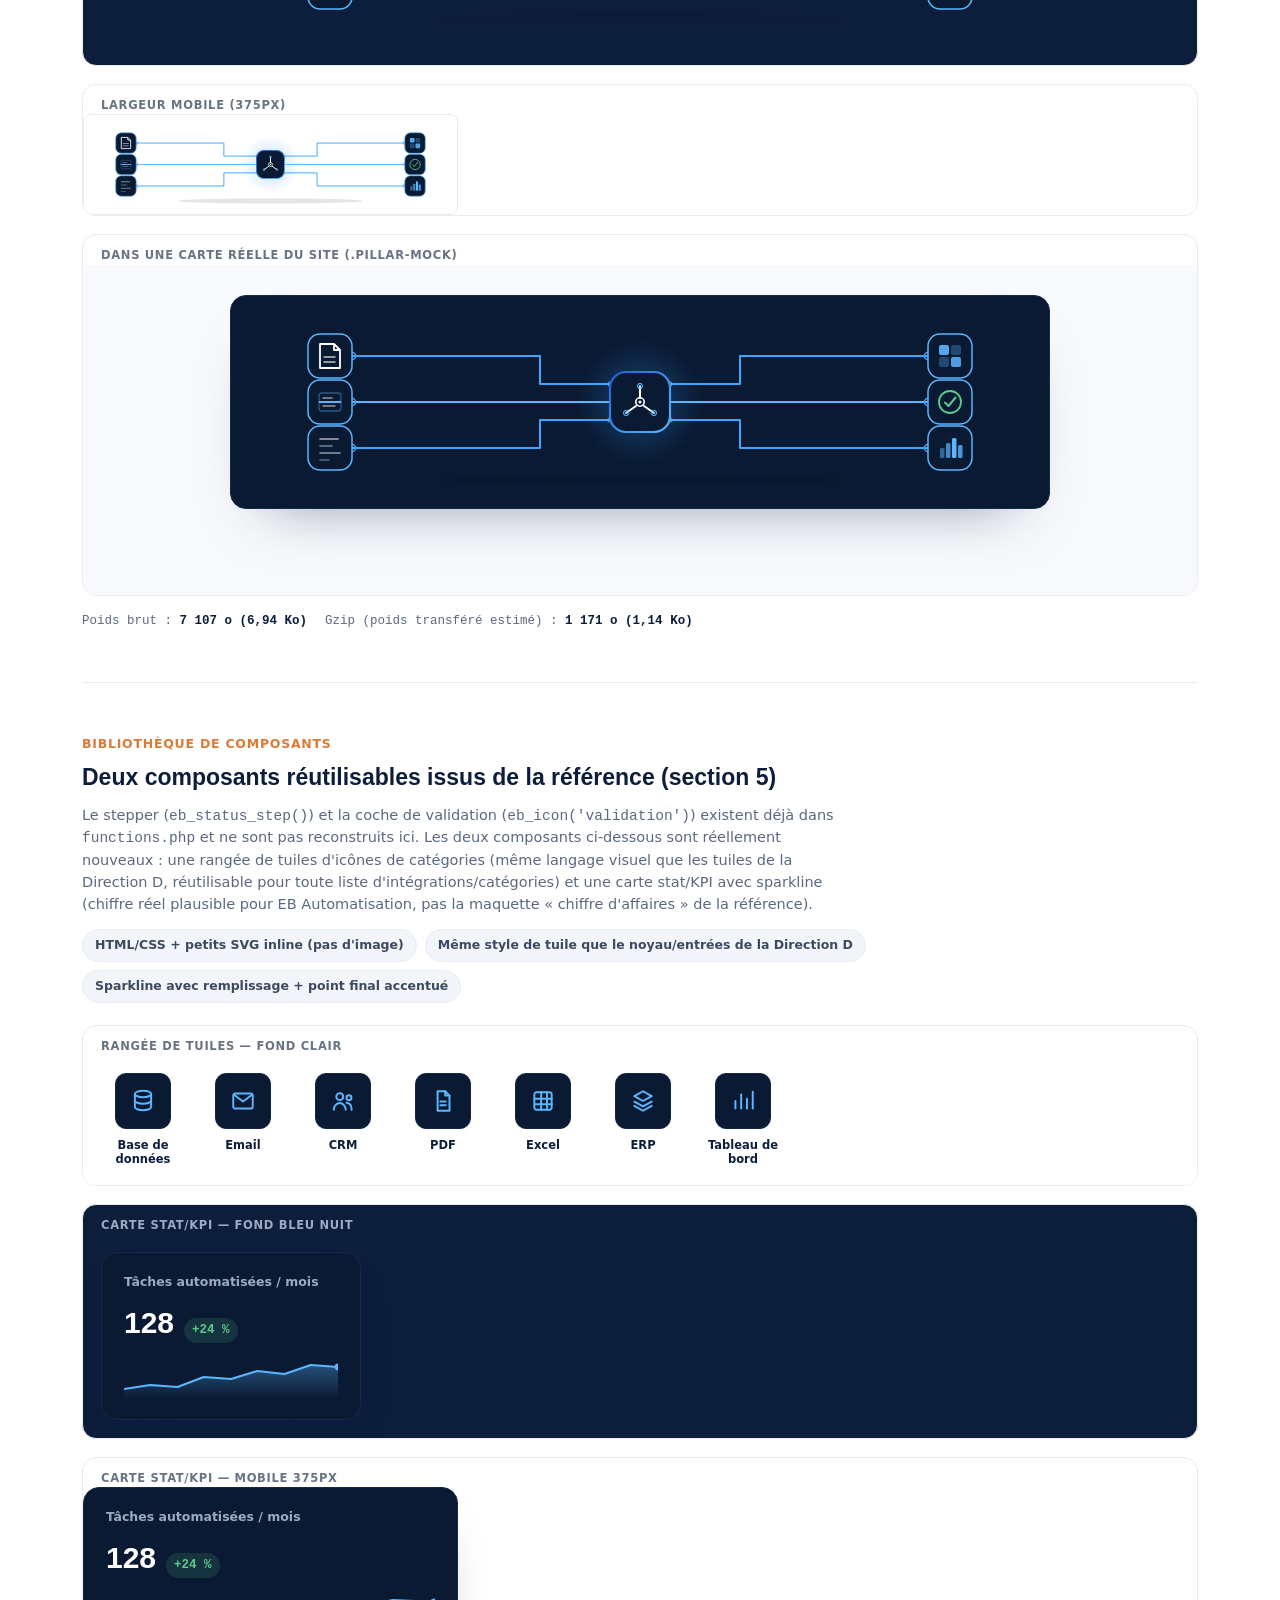
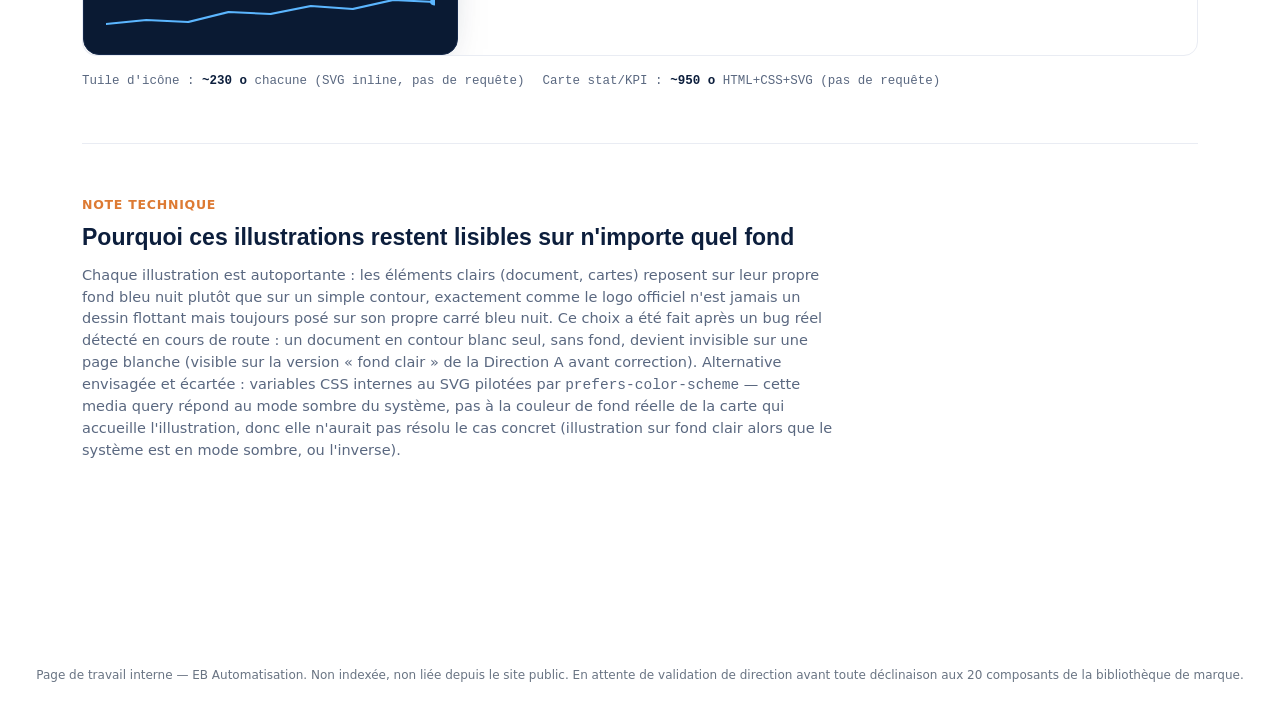
==== commit e6fc051a: "feat(iconography): Direction D inspirée de la référence + bibliothèque de composants Les directions " ====
--- a/docs/eb-iconography-directions.html
+++ b/docs/eb-iconography-directions.html
@@ -41,17 +41,35 @@
   .weight-line b{ color:var(--navy); }
 
   footer{ text-align:center; padding:30px; font-size:12px; color:#697483; }
+
+  .interpretation-note{ background:#F7F9FC; border-radius:16px; padding:28px 30px; margin-top:8px; }
+  .interpretation-list{ margin:14px 0 0; padding-left:20px; font-size:14px; color:#3C4A60; line-height:1.6; }
+  .interpretation-list li{ margin-bottom:10px; }
+  .interpretation-list code{ background:#E9ECF3; padding:1px 5px; border-radius:4px; font-size:12.5px; }
+
+  .eb-icon-tiles{ display:flex; flex-wrap:wrap; gap:16px; }
+  .eb-icon-tile{ display:flex; flex-direction:column; align-items:center; gap:9px; width:84px; }
+  .eb-icon-tile__box{ width:56px; height:56px; border-radius:var(--r-lg); background:var(--navy-panel); border:1px solid var(--navy-panel-border-2); display:flex; align-items:center; justify-content:center; color:var(--blue-3); box-shadow:var(--shadow-panel-navy); }
+  .eb-icon-tile__box svg{ width:26px; height:26px; }
+  .eb-icon-tile__label{ font-size:11.5px; font-weight:600; text-align:center; color:var(--navy); line-height:1.25; }
+
+  .eb-stat-card{ width:260px; background:var(--navy-panel); border:1px solid var(--navy-panel-border); border-radius:var(--r-4xl); box-shadow:var(--shadow-panel-navy); padding:20px 22px; }
+  .eb-stat-card__label{ font-size:12.5px; font-weight:600; color:var(--muted-on-navy); }
+  .eb-stat-card__value-row{ display:flex; align-items:baseline; gap:10px; margin:8px 0 14px; }
+  .eb-stat-card__value{ font-family:'Schibsted Grotesk',sans-serif; font-weight:600; font-size:30px; color:#fff; }
+  .eb-stat-card__delta{ font-family:'IBM Plex Mono',ui-monospace,monospace; font-size:12.5px; font-weight:600; color:var(--green-bright); background:rgba(91,203,139,.14); padding:3px 8px; border-radius:20px; }
+  .eb-stat-card__spark{ display:block; width:100%; height:40px; }
 </style>
 </head>
 <body>
 
-<div class="banner">Page privée de prévisualisation — <code>noindex,nofollow</code>, non liée depuis le site, non chargée par WordPress. Aucune illustration de cette page n'est intégrée aux templates publics.</div>
-<div class="reject-banner">Les 6 illustrations « eb-flow » de la première tentative (<code>assets/images/illustrations/eb-flow/</code>) sont refusées : composition identique répétée (deux cartes / cercle / deux cartes), robot générique, connecteurs peu lisibles. Cette page présente trois directions radicalement différentes construites uniquement sur une seule thématique pilote (Excel, PDF et OCR), en attente de validation avant toute déclinaison.</div>
+<div class="banner">Page privée de prévisualisation — <code>noindex,nofollow</code>, non liée depuis le site, non chargée par WordPress. Aucune illustration ni aucun composant de cette page n'est intégré aux templates publics.</div>
+<div class="reject-banner">Les 6 illustrations « eb-flow » de la première tentative (<code>assets/images/illustrations/eb-flow/</code>) sont refusées : composition identique répétée (deux cartes / cercle / deux cartes), robot générique, connecteurs peu lisibles. Les directions A/B/C ci-dessous ont ensuite été refusées en bloc également. La <b>Direction D</b> et la section « Bibliothèque de composants » plus bas sont la nouvelle tentative, construite à partir de la référence graphique fournie (« EB Flow — Design System ») dont seuls certains éléments ont été retenus — voir la note d'interprétation avant la Direction D.</div>
 
 <header class="page-head">
   <h1>Directions pilotes — iconographie de marque EB</h1>
-  <p>Trois partis pris graphiques distincts pour une même thématique (Excel, PDF et OCR), construits sur la géométrie réelle du logo officiel : segments de circuit horizontaux + coupes à 45°, points de connexion en anneau creux de tailles variées, palette bleu nuit / bleu électrique existante, orange en accent ponctuel.</p>
-  <p>Aucune des trois ne reprend la composition « deux cartes à gauche → cercle → deux cartes à droite » de la tentative précédente. Chaque direction porte sa propre logique de composition et pourrait, si validée, être déclinée aux 20 composants de la bibliothèque de marque.</p>
+  <p>Quatre partis pris graphiques pour une même thématique pilote (Excel, PDF et OCR), tous construits sur la géométrie du logo officiel : bleu nuit / bleu électrique existants, orange en accent ponctuel, jamais de nouvelle couleur ni de nouvelle police. Les directions A/B/C explorent des compositions distinctes ; la Direction D reprend plus directement la structure de la référence externe fournie (noyau central, trois entrées, trois sorties, connecteurs à angles arrondis).</p>
+  <p>Rien n'est intégré aux templates publics avant validation explicite. Poids, contraste et lisibilité (fond clair / fond bleu nuit / 375px / carte réelle du site) sont vérifiés pour chaque proposition.</p>
 </header>
 
 <main>
@@ -125,6 +143,101 @@
     <div class="weight-line"><span>Poids brut : <b>3 350 o (3,27 Ko)</b></span><span>Gzip (poids transféré estimé) : <b>830 o (0,81 Ko)</b></span></div>
   </section>
 
+  <section class="direction interpretation-note">
+    <div class="direction__head">
+      <div class="direction__label">Note d'interprétation</div>
+      <h2 class="direction__title">Ce qui a été retenu de la référence « EB Flow — Design System », et ce qui ne l'a pas été</h2>
+      <p class="direction__desc">La référence fournie utilise sa propre palette (bleu nuit #0A1020, cyan #00E5FF…) et sa propre police (« Exo 2 »), différentes de celles du site. Consigne explicite reçue : pas de changement de police, pas de refonte de mise en page, protéger le score vitesse mobile (90/100). En conséquence :</p>
+      <ul class="interpretation-list">
+        <li><b>Conservé de la référence (principes visuels, approuvés) :</b> connexions électroniques avec points de connexion, angles arrondis en équerre à 90° (au lieu des coupes à 45° de la Direction A), lueur/profondeur restreinte autour du noyau central, composition minimale.</li>
+        <li><b>Non repris :</b> la palette bleu nuit/cyan de la référence (le site garde exclusivement les couleurs de <code>tokens.css</code>) et la police « Exo 2 » (le site garde Schibsted Grotesk / Hanken Grotesk / IBM Plex Mono). Aucun des deux n'a été mentionné comme validé.</li>
+        <li><b>Noyau central :</b> la référence centre le logo carré officiel dans chaque illustration. Le brief précédent interdisait explicitement de redessiner les lettres E/B dans une illustration. Choix fait ici : un noyau abstrait à trois branches (écho des trois circuits du logo, sans texte ni lettre) plutôt que le fichier logo lui-même — à corriger facilement si un logo littéral est préféré.</li>
+        <li><b>Bibliothèque de composants :</b> carte stat/KPI avec sparkline et rangée de tuiles d'icônes de catégories ajoutées ci-dessous (nouveauté réelle, absente de la bibliothèque existante) ; le stepper et la coche de validation existent déjà (<code>eb_status_step()</code>, <code>eb_icon('validation')</code>) et ne sont pas reconstruits.</li>
+        <li><b>Contrastes :</b> tous les éléments neufs restent au-dessus de 4,5:1 (texte/valeurs) et 3:1 (icônes/traits) sur leurs deux fonds d'usage — voir les relevés sous chaque bloc.</li>
+      </ul>
+    </div>
+  </section>
+
+  <section class="direction">
+    <div class="direction__head">
+      <div class="direction__label">Direction D</div>
+      <h2 class="direction__title">Inspirée de la référence — noyau central, 3 entrées, 3 sorties</h2>
+      <p class="direction__desc">Structure directement adaptée de la section « Illustrations maîtresses » de la référence : un noyau central (angles arrondis, lueur discrète) relié à trois tuiles d'entrée (document PDF, reconnaissance OCR, données brutes) et trois tuiles de sortie (grille Excel structurée, validation, tableau de bord), par des connecteurs en équerre à 90° avec points de connexion — au lieu des traces à coupe 45° de la Direction A. Chaque tuile porte son propre fond bleu nuit (autoportante sur tout arrière-plan).</p>
+      <div class="direction__traits">
+        <span class="trait">Angles arrondis à 90° (pas de coupe à 45°)</span>
+        <span class="trait">Noyau abstrait à 3 branches (pas de lettres)</span>
+        <span class="trait">3 entrées + 3 sorties, tuiles autoportantes</span>
+        <span class="trait">7,1 Ko — le plus riche des quatre, dans le budget</span>
+      </div>
+    </div>
+
+    <div class="demo-row demo-row--light"><div class="demo-row__label">Fond clair</div><div class="demo-row__body"><img src="eb-iconography-directions/direction-d-reference-excel-pdf-ocr.svg" alt=""></div></div>
+    <div class="demo-row demo-row--dark"><div class="demo-row__label">Fond bleu nuit</div><div class="demo-row__body"><img src="eb-iconography-directions/direction-d-reference-excel-pdf-ocr.svg" alt=""></div></div>
+    <div class="demo-row demo-row--mobile"><div class="mobile-frame"><div class="demo-row__label">Largeur mobile (375px)</div><img src="eb-iconography-directions/direction-d-reference-excel-pdf-ocr.svg" alt=""></div></div>
+    <div class="demo-row demo-row--card"><div class="demo-row__label">Dans une carte réelle du site (.pillar-mock)</div><div class="demo-row__body">
+      <div class="pillar-mock"><img src="eb-iconography-directions/direction-d-reference-excel-pdf-ocr.svg" width="800" height="212" alt=""></div>
+    </div></div>
+
+    <div class="weight-line"><span>Poids brut : <b>7 107 o (6,94 Ko)</b></span><span>Gzip (poids transféré estimé) : <b>1 171 o (1,14 Ko)</b></span></div>
+  </section>
+
+  <section class="direction">
+    <div class="direction__head">
+      <div class="direction__label">Bibliothèque de composants</div>
+      <h2 class="direction__title">Deux composants réutilisables issus de la référence (section 5)</h2>
+      <p class="direction__desc">Le stepper (<code>eb_status_step()</code>) et la coche de validation (<code>eb_icon('validation')</code>) existent déjà dans <code>functions.php</code> et ne sont pas reconstruits ici. Les deux composants ci-dessous sont réellement nouveaux : une rangée de tuiles d'icônes de catégories (même langage visuel que les tuiles de la Direction D, réutilisable pour toute liste d'intégrations/catégories) et une carte stat/KPI avec sparkline (chiffre réel plausible pour EB Automatisation, pas la maquette « chiffre d'affaires » de la référence).</p>
+      <div class="direction__traits">
+        <span class="trait">HTML/CSS + petits SVG inline (pas d'image)</span>
+        <span class="trait">Même style de tuile que le noyau/entrées de la Direction D</span>
+        <span class="trait">Sparkline avec remplissage + point final accentué</span>
+      </div>
+    </div>
+
+    <div class="demo-row demo-row--light">
+      <div class="demo-row__label">Rangée de tuiles — fond clair</div>
+      <div class="demo-row__body">
+        <div class="eb-icon-tiles">
+          <div class="eb-icon-tile"><span class="eb-icon-tile__box"><svg viewBox="0 0 24 24" fill="none" stroke="currentColor" stroke-width="1.8" stroke-linecap="round" stroke-linejoin="round"><ellipse cx="12" cy="5.5" rx="7.5" ry="3"></ellipse><path d="M4.5 5.5v6c0 1.66 3.36 3 7.5 3s7.5-1.34 7.5-3v-6"></path><path d="M4.5 11.5v6c0 1.66 3.36 3 7.5 3s7.5-1.34 7.5-3v-6"></path></svg></span><span class="eb-icon-tile__label">Base de données</span></div>
+          <div class="eb-icon-tile"><span class="eb-icon-tile__box"><svg viewBox="0 0 24 24" fill="none" stroke="currentColor" stroke-width="1.8" stroke-linecap="round" stroke-linejoin="round"><rect x="3" y="5" width="18" height="14" rx="2"></rect><path d="M4 6.5l8 6 8-6"></path></svg></span><span class="eb-icon-tile__label">Email</span></div>
+          <div class="eb-icon-tile"><span class="eb-icon-tile__box"><svg viewBox="0 0 24 24" fill="none" stroke="currentColor" stroke-width="1.8" stroke-linecap="round" stroke-linejoin="round"><circle cx="9" cy="8" r="3.2"></circle><path d="M3.5 20c0-3.6 2.9-6.2 5.5-6.2s5.5 2.6 5.5 6.2"></path><circle cx="17.5" cy="9" r="2.3"></circle><path d="M15.3 13.6c2.4.3 4.7 2.4 4.7 6.4"></path></svg></span><span class="eb-icon-tile__label">CRM</span></div>
+          <div class="eb-icon-tile"><span class="eb-icon-tile__box"><svg viewBox="0 0 24 24" fill="none" stroke="currentColor" stroke-width="1.8" stroke-linecap="round" stroke-linejoin="round"><path d="M7 3h7l4 4v14H7z"></path><path d="M14 3v4h4"></path><line x1="9.5" y1="12.5" x2="14.5" y2="12.5"></line><line x1="9.5" y1="16" x2="14.5" y2="16"></line></svg></span><span class="eb-icon-tile__label">PDF</span></div>
+          <div class="eb-icon-tile"><span class="eb-icon-tile__box"><svg viewBox="0 0 24 24" fill="none" stroke="currentColor" stroke-width="1.8" stroke-linecap="round" stroke-linejoin="round"><rect x="4" y="4" width="16" height="16" rx="2"></rect><line x1="4" y1="10" x2="20" y2="10"></line><line x1="4" y1="15" x2="20" y2="15"></line><line x1="10.3" y1="4" x2="10.3" y2="20"></line><line x1="15.7" y1="4" x2="15.7" y2="20"></line></svg></span><span class="eb-icon-tile__label">Excel</span></div>
+          <div class="eb-icon-tile"><span class="eb-icon-tile__box"><svg viewBox="0 0 24 24" fill="none" stroke="currentColor" stroke-width="1.8" stroke-linecap="round" stroke-linejoin="round"><path d="M12 3l8 4.5-8 4.5-8-4.5z"></path><path d="M4 12.5l8 4.5 8-4.5"></path><path d="M4 16.5l8 4.5 8-4.5"></path></svg></span><span class="eb-icon-tile__label">ERP</span></div>
+          <div class="eb-icon-tile"><span class="eb-icon-tile__box"><svg viewBox="0 0 24 24" fill="none" stroke="currentColor" stroke-width="1.8" stroke-linecap="round" stroke-linejoin="round"><line x1="5" y1="19" x2="5" y2="12"></line><line x1="10.3" y1="19" x2="10.3" y2="6"></line><line x1="15.7" y1="19" x2="15.7" y2="10"></line><line x1="21" y1="19" x2="21" y2="3.5"></line></svg></span><span class="eb-icon-tile__label">Tableau de bord</span></div>
+        </div>
+      </div>
+    </div>
+
+    <div class="demo-row demo-row--dark">
+      <div class="demo-row__label">Carte stat/KPI — fond bleu nuit</div>
+      <div class="demo-row__body">
+        <div class="eb-stat-card">
+          <div class="eb-stat-card__label">Tâches automatisées / mois</div>
+          <div class="eb-stat-card__value-row"><span class="eb-stat-card__value">128</span><span class="eb-stat-card__delta">+24 %</span></div>
+          <svg class="eb-stat-card__spark" viewBox="0 0 220 40" preserveAspectRatio="none">
+            <defs><linearGradient id="spk-preview" x1="0" y1="0" x2="0" y2="1"><stop offset="0%" stop-color="#5BB6FF" stop-opacity=".35"></stop><stop offset="100%" stop-color="#5BB6FF" stop-opacity="0"></stop></linearGradient></defs>
+            <path d="M0 30 L27 26 L55 28 L82 18 L110 20 L137 12 L165 15 L192 6 L220 8 L220 40 L0 40 Z" fill="url(#spk-preview)"></path>
+            <path d="M0 30 L27 26 L55 28 L82 18 L110 20 L137 12 L165 15 L192 6 L220 8" fill="none" stroke="#5BB6FF" stroke-width="2" stroke-linecap="round" stroke-linejoin="round"></path>
+            <circle cx="220" cy="8" r="3.4" fill="#5BB6FF"></circle>
+          </svg>
+        </div>
+      </div>
+    </div>
+
+    <div class="demo-row demo-row--mobile"><div class="mobile-frame"><div class="demo-row__label">Carte stat/KPI — mobile 375px</div>
+      <div class="eb-stat-card" style="width:auto;">
+        <div class="eb-stat-card__label">Tâches automatisées / mois</div>
+        <div class="eb-stat-card__value-row"><span class="eb-stat-card__value">128</span><span class="eb-stat-card__delta">+24 %</span></div>
+        <svg class="eb-stat-card__spark" viewBox="0 0 220 40" preserveAspectRatio="none">
+          <path d="M0 30 L27 26 L55 28 L82 18 L110 20 L137 12 L165 15 L192 6 L220 8" fill="none" stroke="#5BB6FF" stroke-width="2" stroke-linecap="round" stroke-linejoin="round"></path>
+          <circle cx="220" cy="8" r="3.4" fill="#5BB6FF"></circle>
+        </svg>
+      </div>
+    </div></div>
+
+    <div class="weight-line"><span>Tuile d'icône : <b>~230 o</b> chacune (SVG inline, pas de requête)</span><span>Carte stat/KPI : <b>~950 o</b> HTML+CSS+SVG (pas de requête)</span></div>
+  </section>
+
   <section class="direction" style="border-bottom:none;">
     <div class="direction__head">
       <div class="direction__label">Note technique</div>
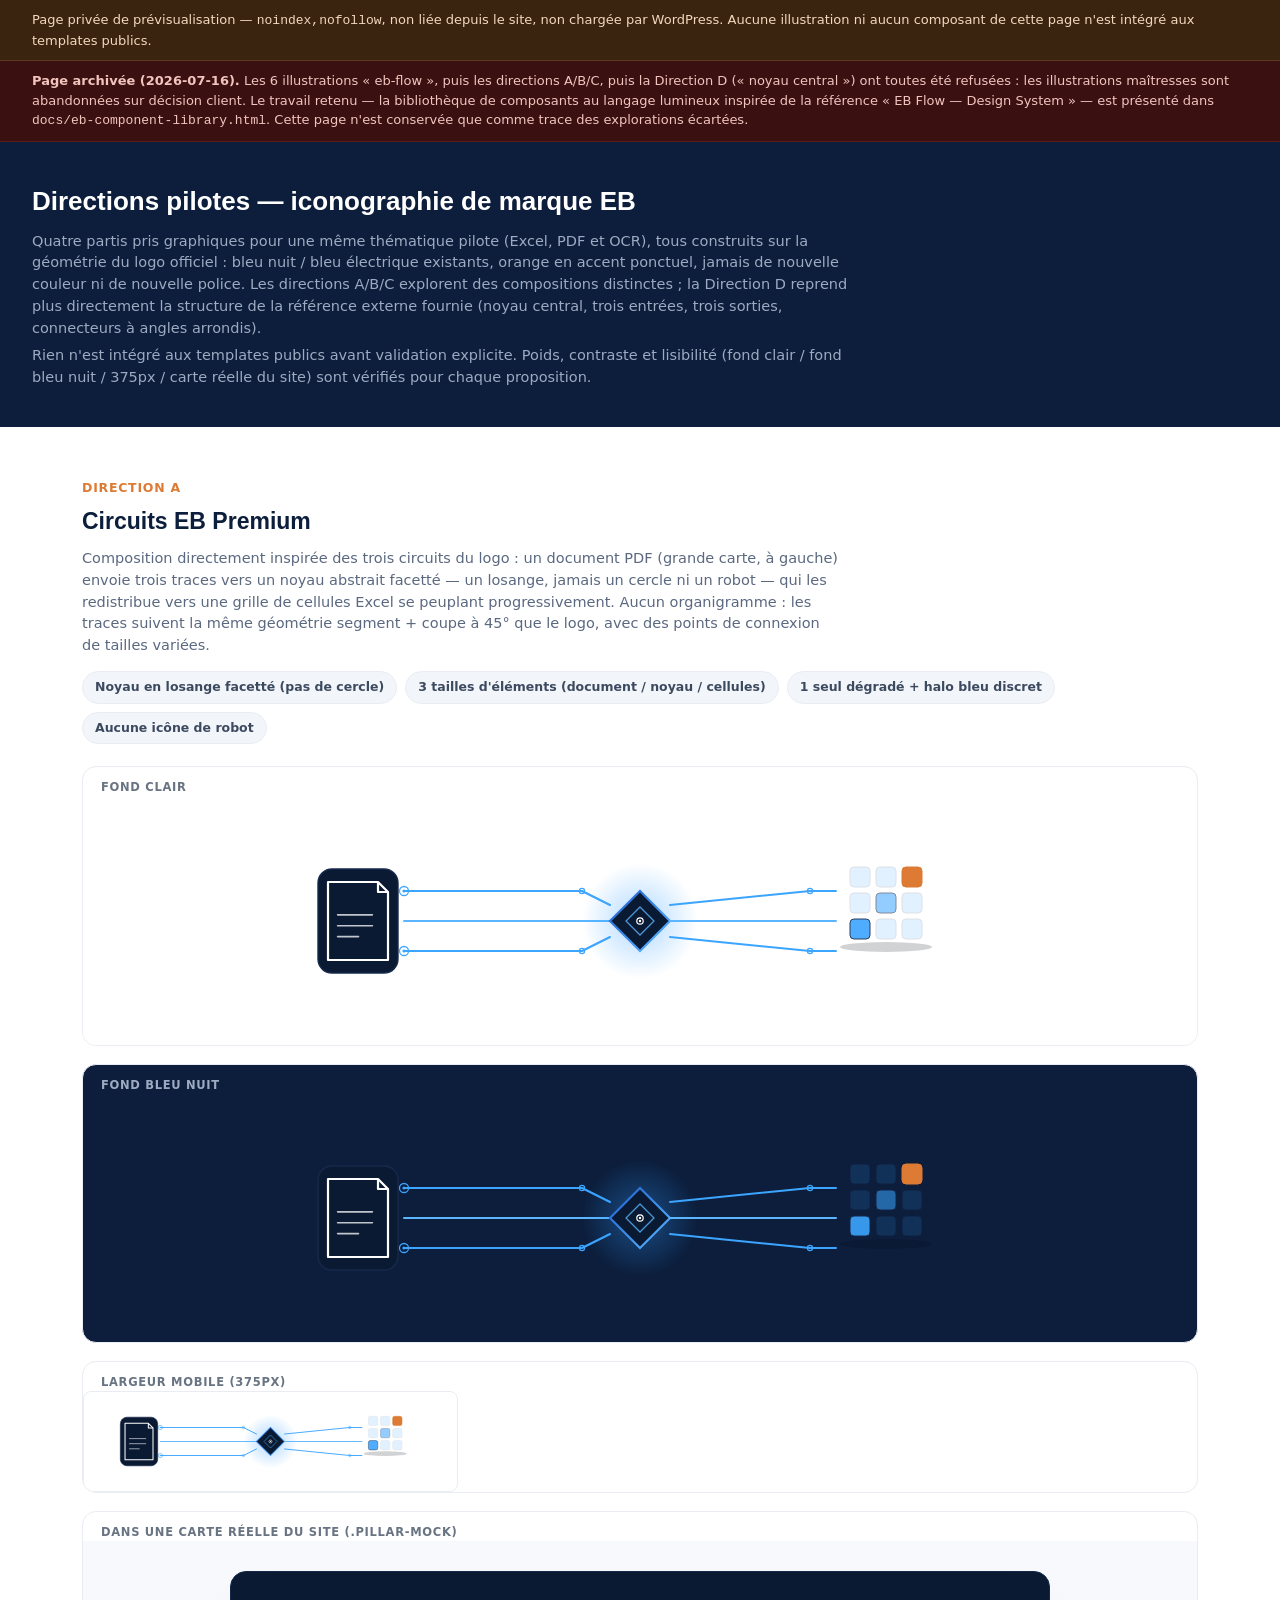
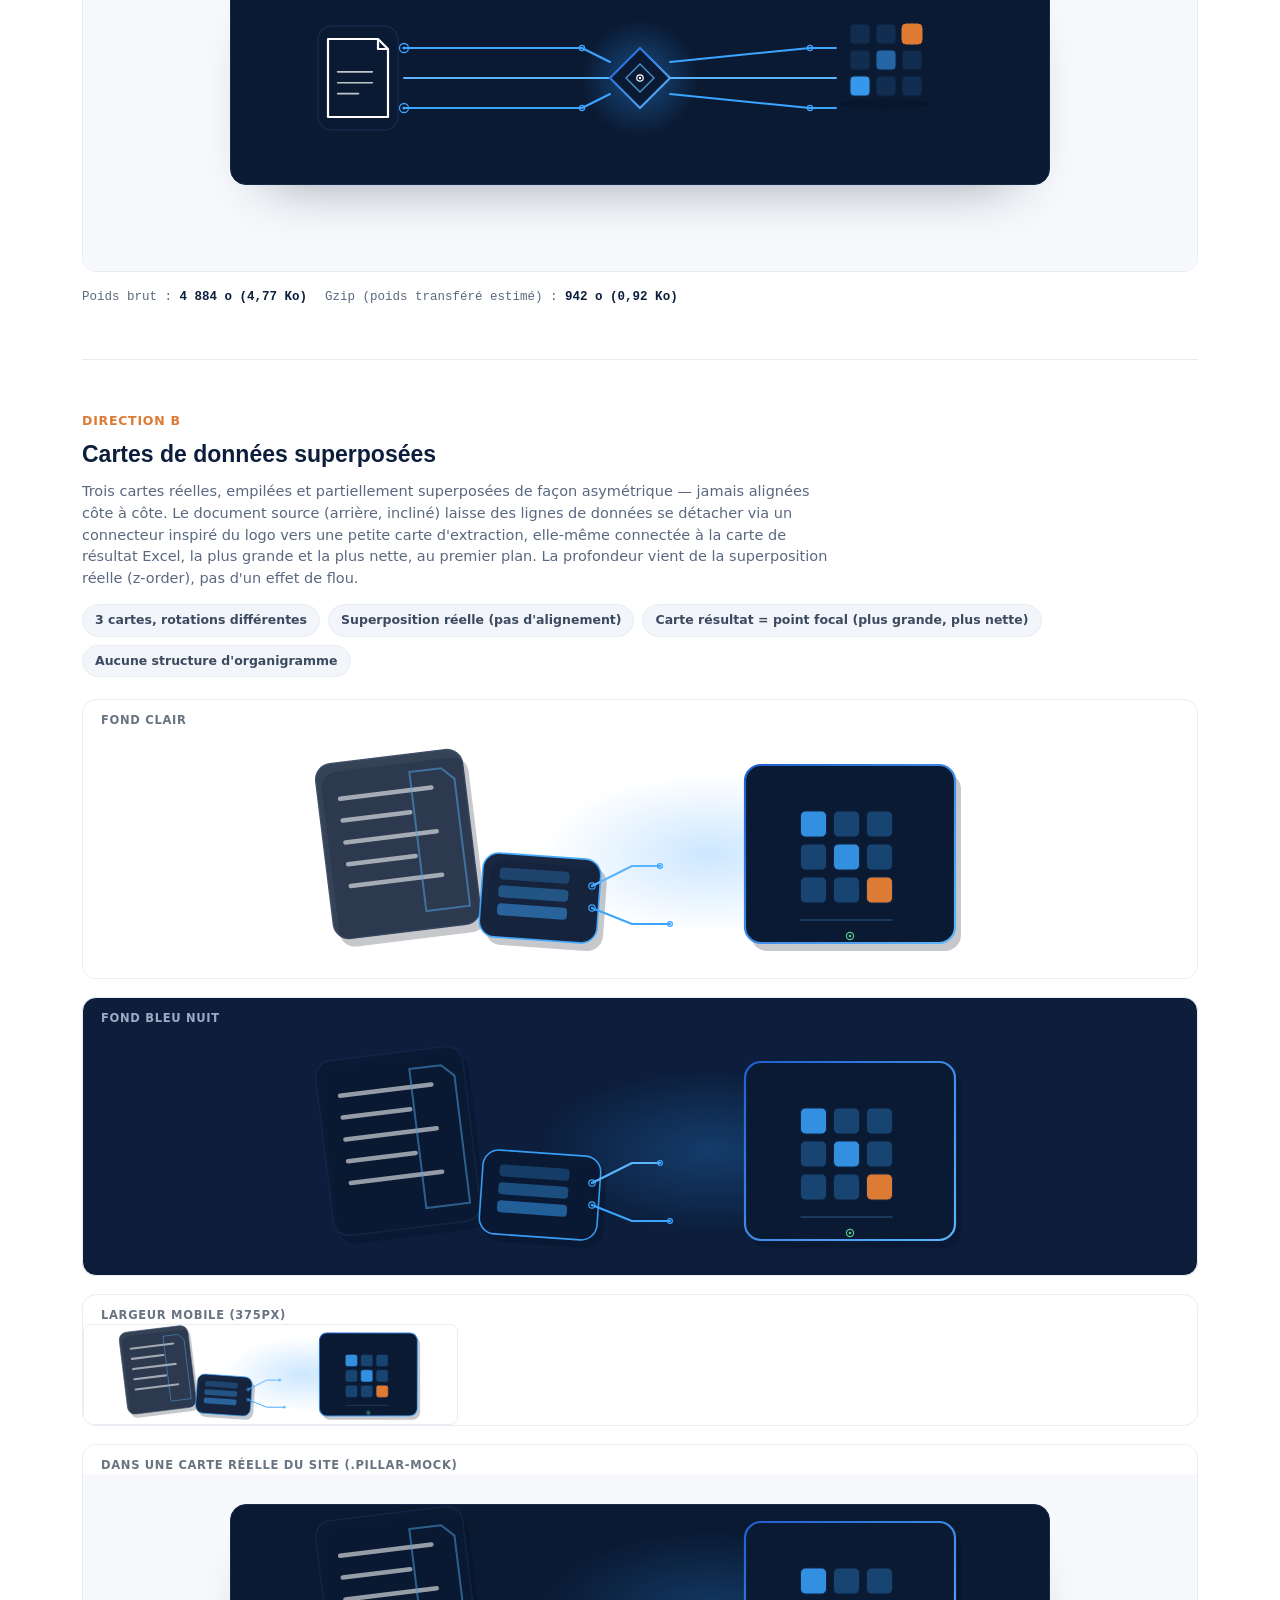
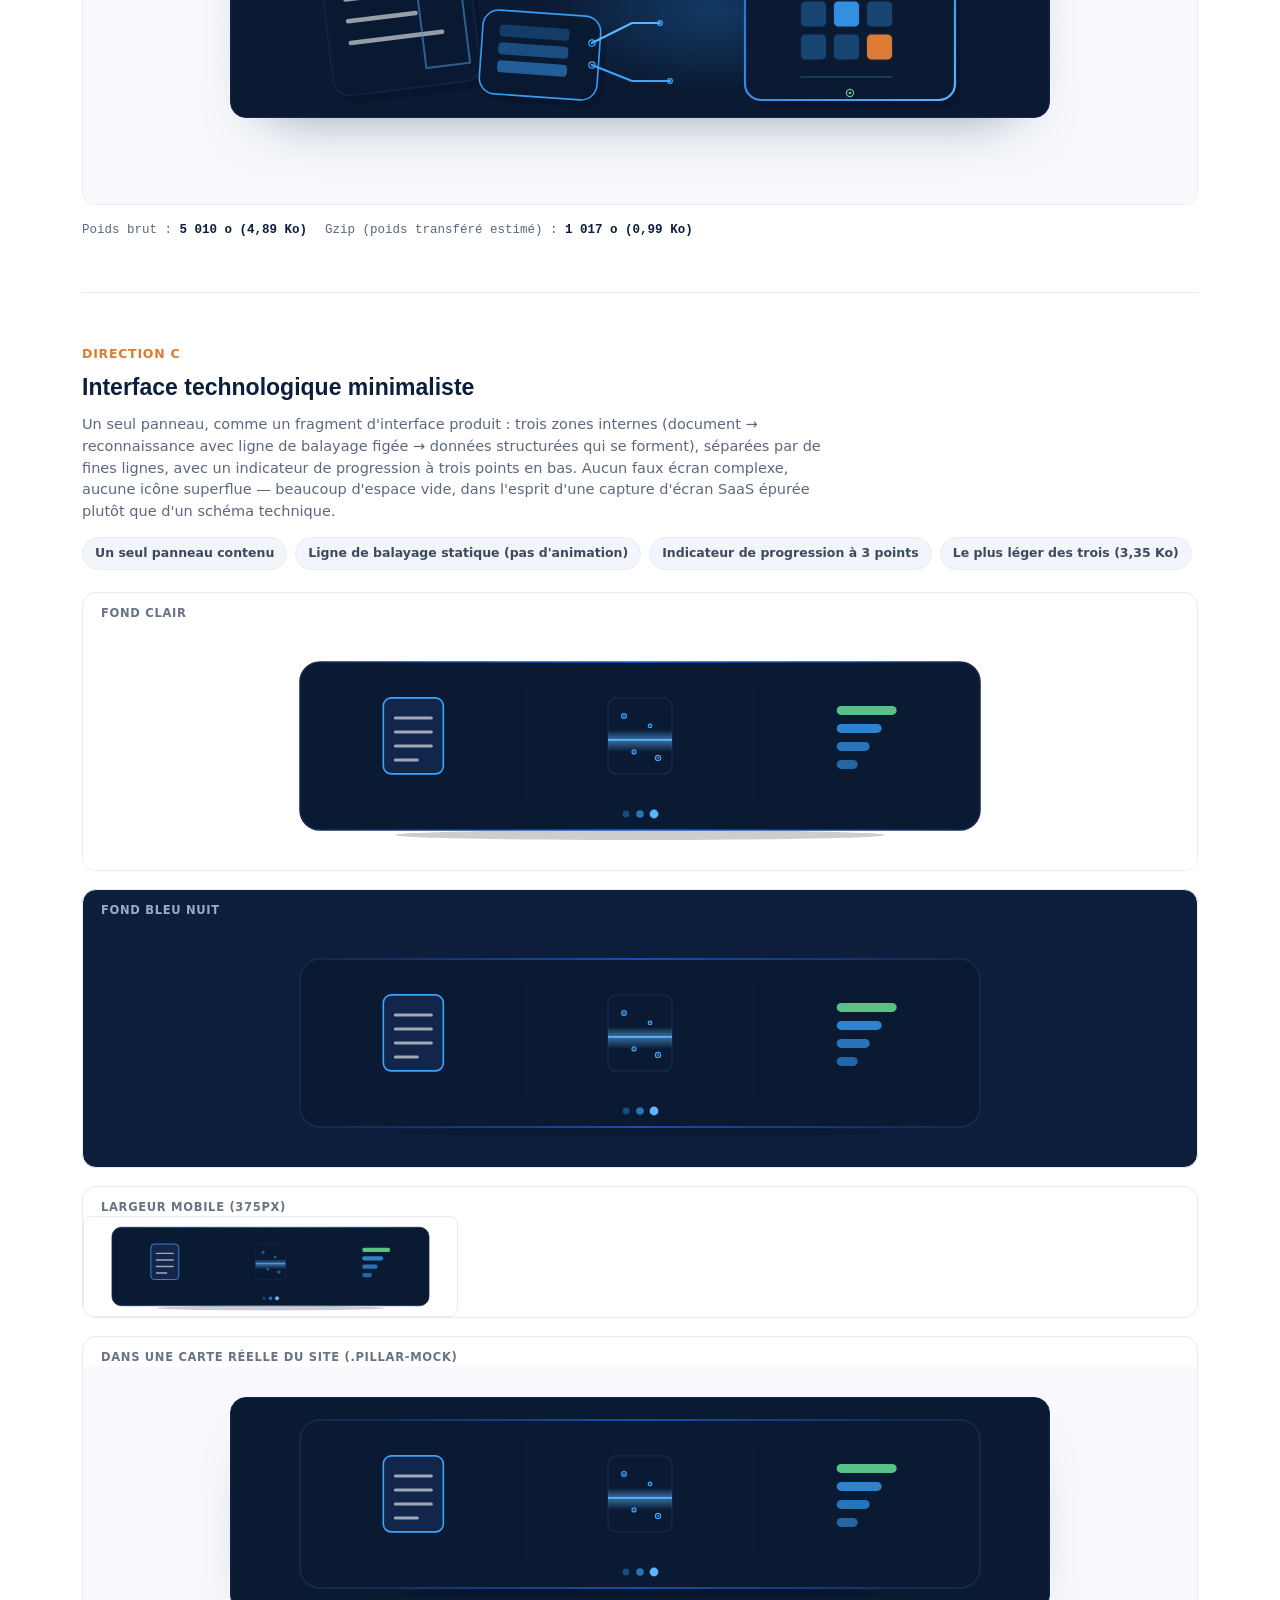
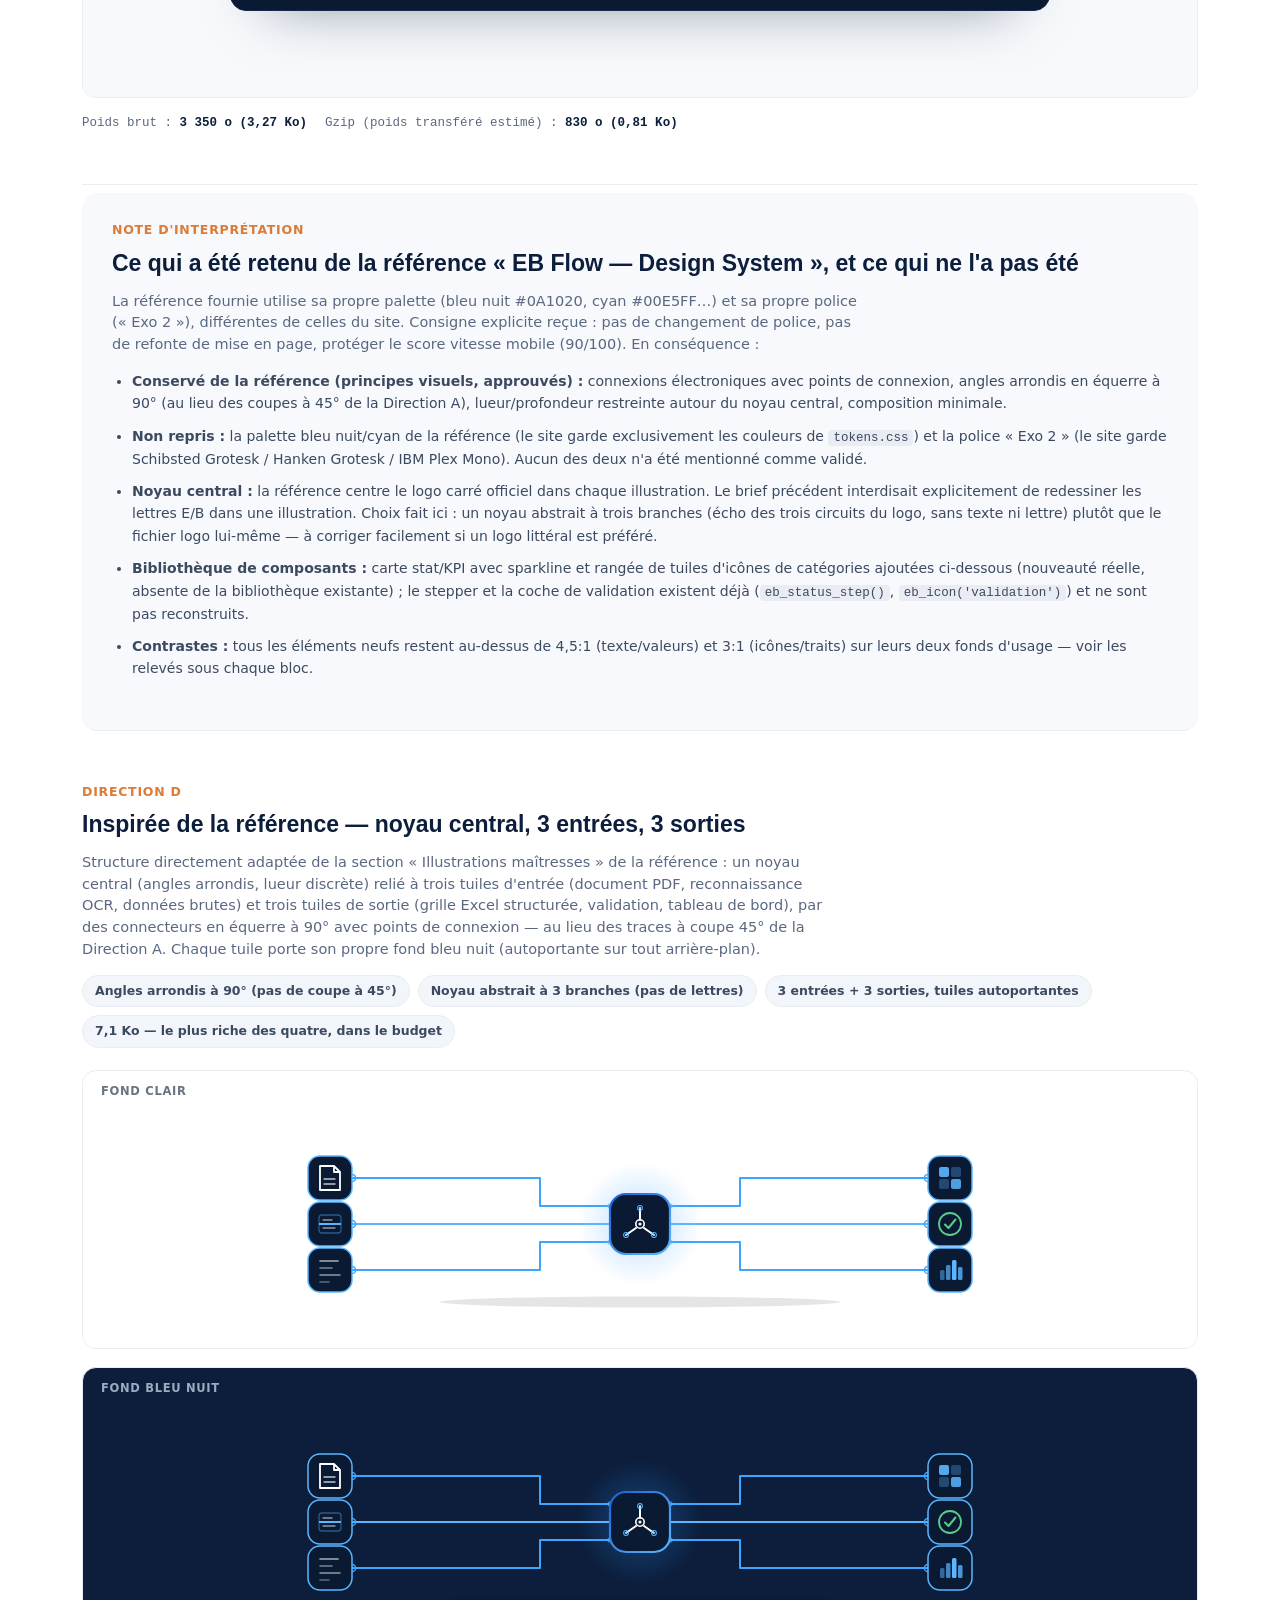
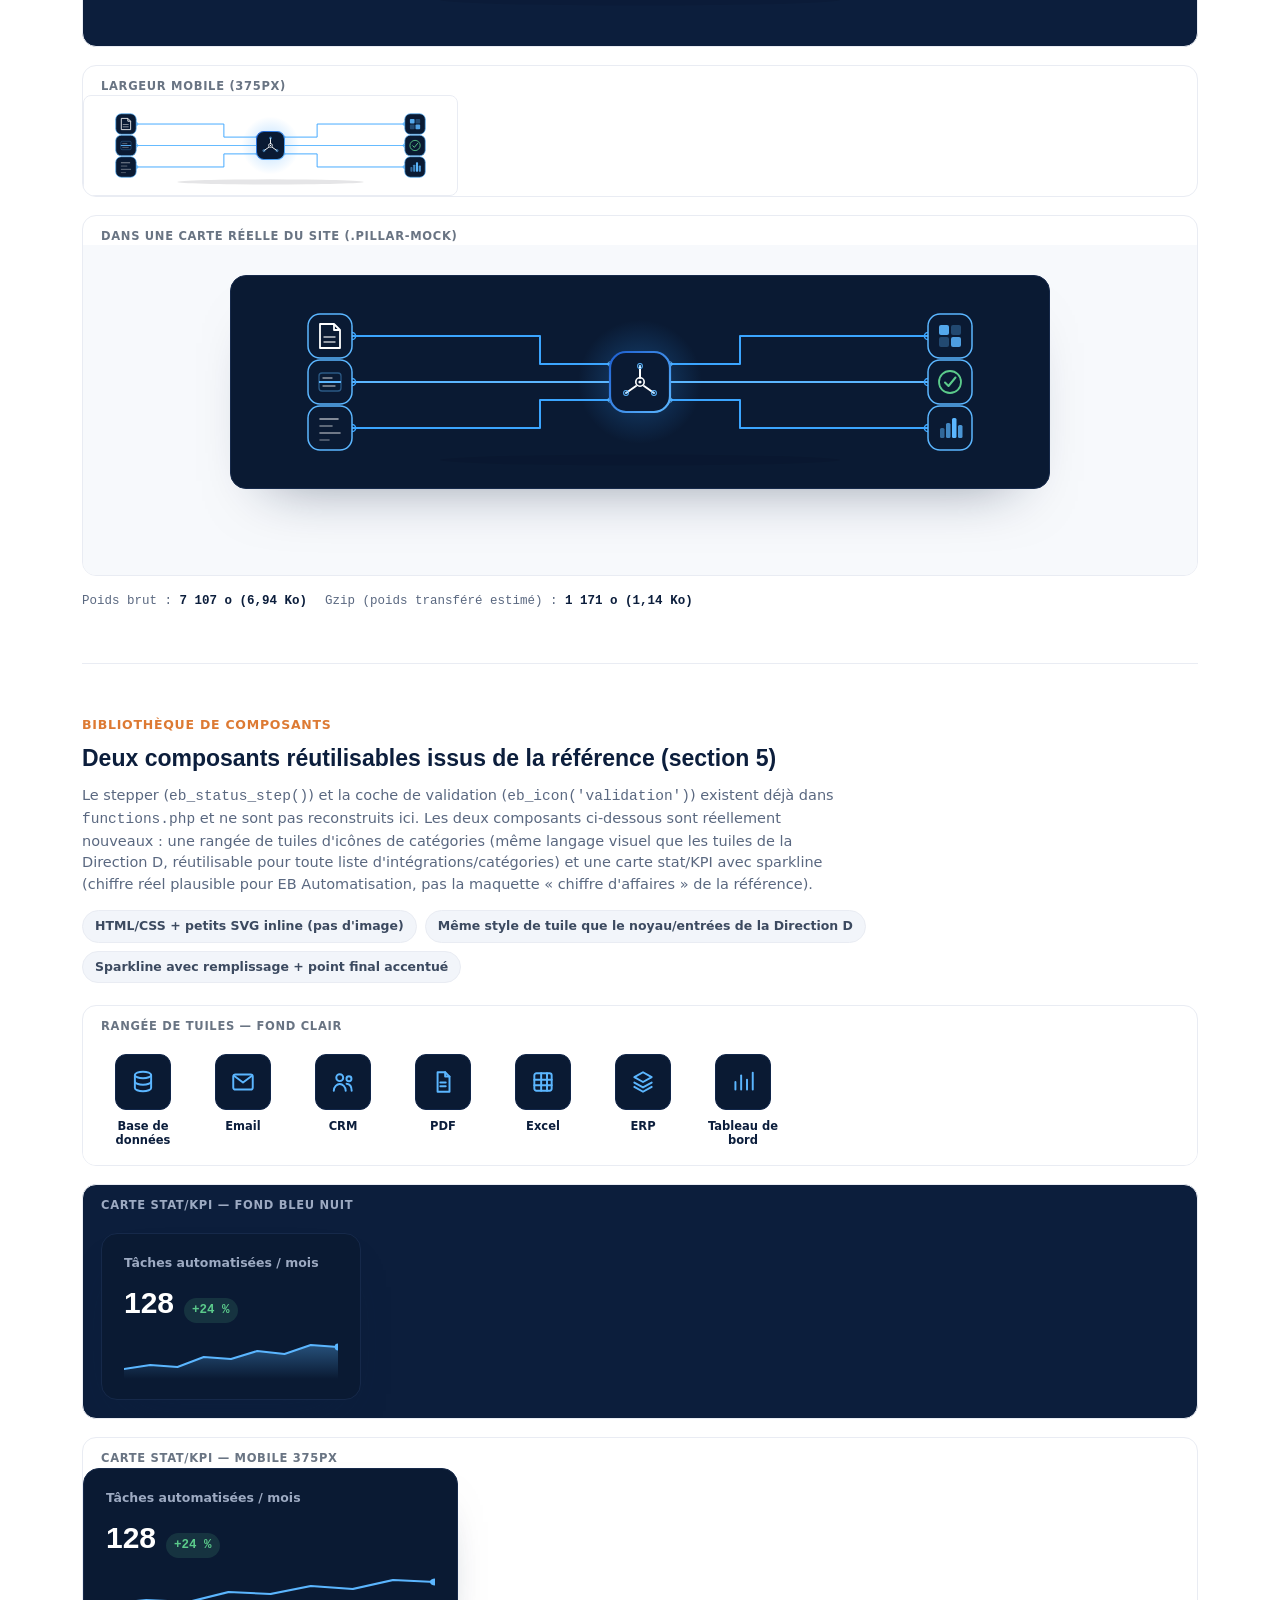
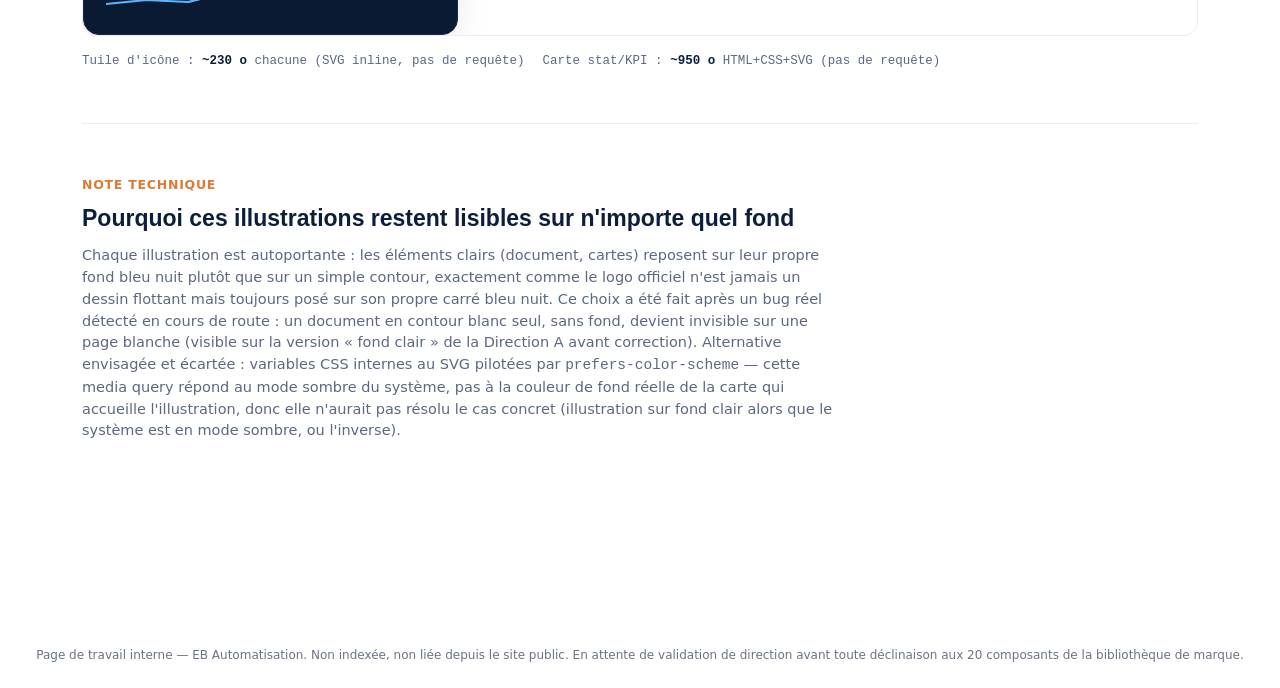
==== commit b2e46cec: "feat(iconography): bibliothèque de composants EB au langage lumineux Abandon des illustrations maîtr" ====
--- a/docs/eb-iconography-directions.html
+++ b/docs/eb-iconography-directions.html
@@ -64,7 +64,7 @@
 <body>
 
 <div class="banner">Page privée de prévisualisation — <code>noindex,nofollow</code>, non liée depuis le site, non chargée par WordPress. Aucune illustration ni aucun composant de cette page n'est intégré aux templates publics.</div>
-<div class="reject-banner">Les 6 illustrations « eb-flow » de la première tentative (<code>assets/images/illustrations/eb-flow/</code>) sont refusées : composition identique répétée (deux cartes / cercle / deux cartes), robot générique, connecteurs peu lisibles. Les directions A/B/C ci-dessous ont ensuite été refusées en bloc également. La <b>Direction D</b> et la section « Bibliothèque de composants » plus bas sont la nouvelle tentative, construite à partir de la référence graphique fournie (« EB Flow — Design System ») dont seuls certains éléments ont été retenus — voir la note d'interprétation avant la Direction D.</div>
+<div class="reject-banner"><b>Page archivée (2026-07-16).</b> Les 6 illustrations « eb-flow », puis les directions A/B/C, puis la Direction D (« noyau central ») ont toutes été refusées : les illustrations maîtresses sont abandonnées sur décision client. Le travail retenu — la bibliothèque de composants au langage lumineux inspirée de la référence « EB Flow — Design System » — est présenté dans <code>docs/eb-component-library.html</code>. Cette page n'est conservée que comme trace des explorations écartées.</div>
 
 <header class="page-head">
   <h1>Directions pilotes — iconographie de marque EB</h1>
